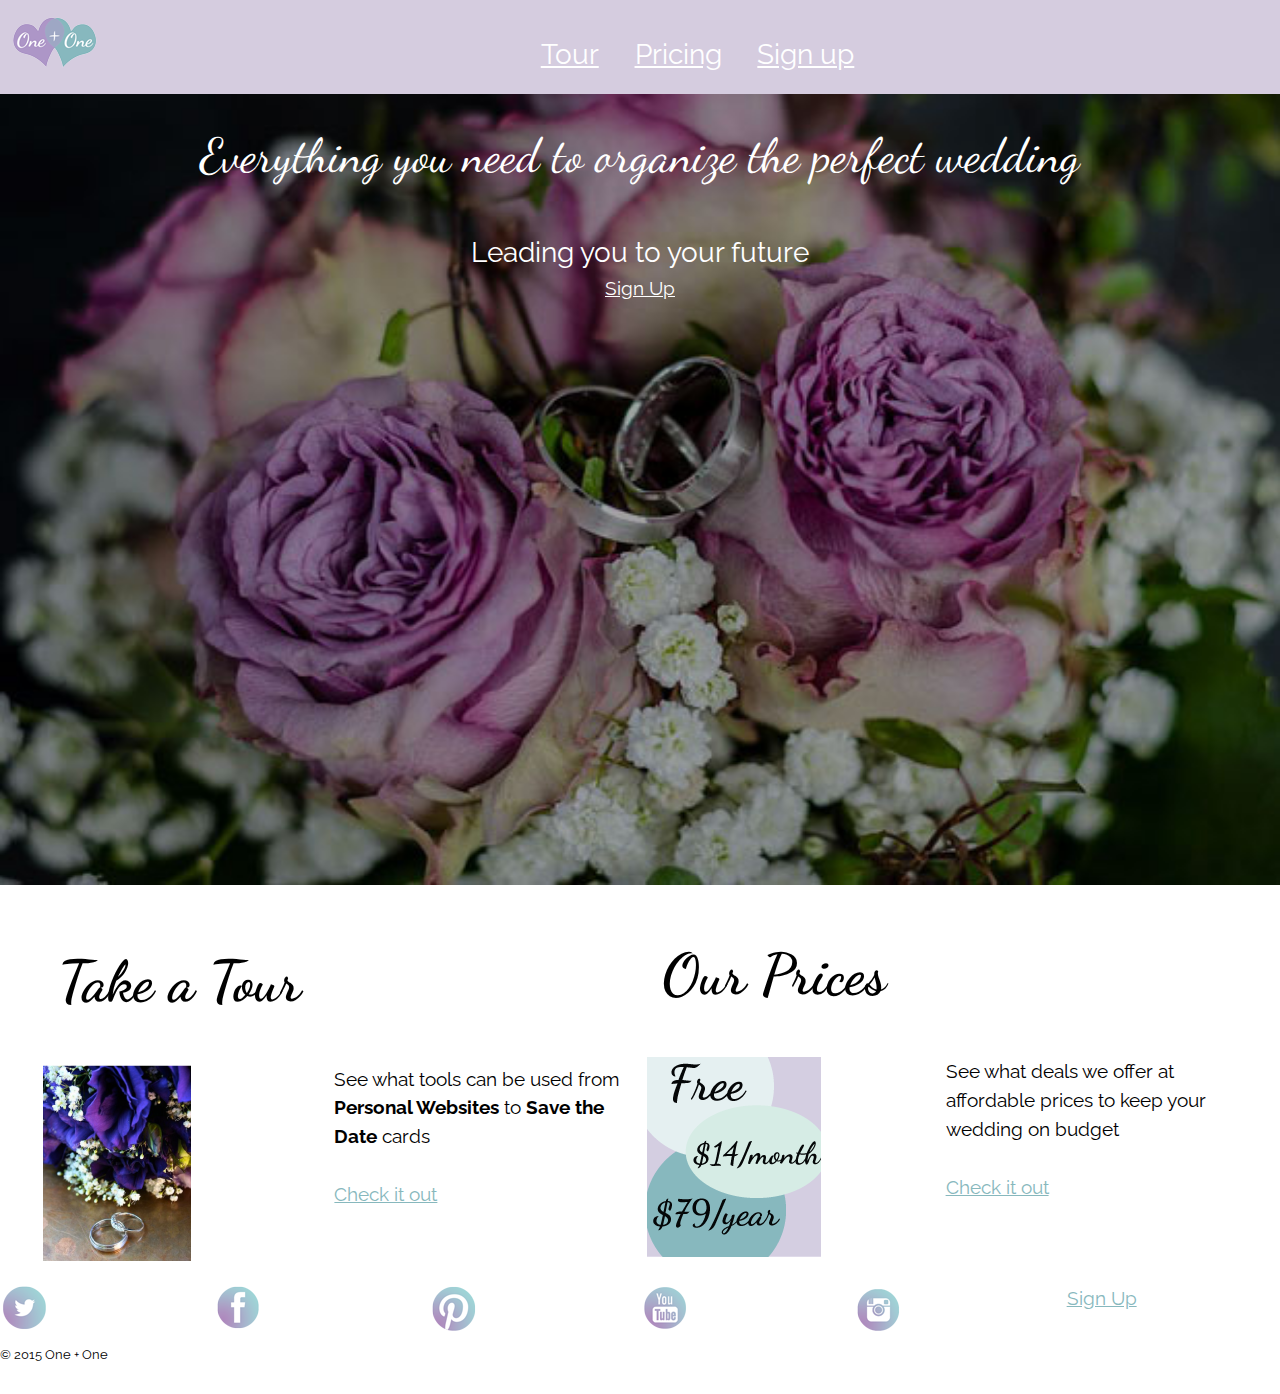
==== index.html @ de704353 "gutter and social media links" ====
<!DOCTYPE html>
<html lang="en-ca">
	<head>
		<meta charset="utf-8">
		<title>One+One</title>
		<link href='https://fonts.googleapis.com/css?family=Raleway:400,700,500|Dancing+Script' rel='stylesheet' type='text/css'>
		<meta name="viewport" content="width=device-width,initial-scale=1">
		<meta name="handheldfriendly" content="true">
		<meta name="mobileoptimized" content="240">
		<link href="css/modules.css" rel="stylesheet">
		<link href="css/grid.css" rel="stylesheet">
		<link href="css/type.css" rel="stylesheet">
		<link href="css/main.css" rel="stylesheet">
	</head>
	<body>

<ul class="skip-links">
	<li><a href="#main">Jump to main content</a></li>
	<li><a href="#nav">Jump to navigation</a></li>
</ul>

<header class="masthead grid grid-middle" role="banner">
	<div class="unit xs-1 s-1 m-1 l-1 island-1-4">
		<div class="embed__img unit xs-1-6 s-1-6 m-1-6 l-1-6">
			<a href="index.html">
			<img src="images/logo.png" alt="One + One logo">
		</a>
		</div>
	<nav id="nav" role="navigation" class="unit xs-3-4 s-3-4 m-3-4 l-3-4 text-center pad-t-1-2">
		<ul class="list-group list-group--inline giga push-0 unit">
			<li class="island-1-2"><a class="white" href="tour.html">Tour</a></li>
			<li class="island-1-2"><a class="white" href="pricing.html">Pricing</a></li>
			<li class="island-1-2"><a class="white" href="signup.html">Sign up</a></li>
		</ul>
	</nav>
	</div>

</header>

<main id="main" role="main" class="grid">

	<div class="unit xs-1 s-1 m-1 l-1 ">
		<figure>
			<div class="grid-middle embed embed--golden banners">
				<img class="embed__item" src="images/roses.jpg" alt="">
			</div>
			<div class="white">
				<p class="fancy island-1-2 exa banner-text">Everything you need to organize the perfect wedding
				</p>
				<p class="sign island-1-2 giga banner-under">Leading you to your future
				</p>
					<div class="unit pad-t-1-2 banner-button">
		<a class="sign white" href="signup.html">Sign Up</a>
	</div>
</div>
		</figure>
	</div>

	<div class="gutter">

<div class="grid unit xs-1 s-1-2 m-1-2 l-1-2">
	<div class="unit xs-1 s-1 m-1 l-1">
		<div class="media img_flex">
			<div class="media__body island-1-2">
				<h2 class="fancy zetta island-1-2">Take a Tour</h2>
				<div class="unit xs-1 s-1 m-1-2 l-1-2 media__img island-1">
				<img src="images/flowers.png" alt="">
			</div>
					<p class="unit xs-1 s-1 m-1-2 l-1-2 sign">See what tools can be used from <b>Personal Websites</b> to <b>Save the Date</b> cards
					</p>
					<a class="green sign" href="tour.html">Check it out</a>
			</div>
		</div>
	</div>
</div>

		<div class="grid unit xs-1 s-1-2 m-1-2 l-1-2">
		<div class="unit xs-1 s-1 m-1 l-1">
		<div class="media">
			<div class="media__body island-1-4">
				<h2 class="fancy zetta island-1-2">Our Prices</h2>
				<div class="unit xs-1 s-1 m-1-2 l-1-2 media__img island-1">
				<img src="images/prices.png" alt="">
			</div>
					<p class="unit xs-1 s-1 m-1-2 l-1-2 sign">See what deals we offer at affordable prices to keep your wedding on budget
					</p>
					<a class="green sign" href="pricing.html">Check it out</a>
			</div>
		</div>
	</div>
</div>

</main>

<footer role ="contentinfo" class="grid">
		<div class="unit xs-1-6 s-1-6 m-1-6 l-1-6 img-flex island-1-5">
			<a href="https://twitter.com">
				<img src="images/twitter.png" alt="twitter link">
			</a>
		</div>
		<div class="unit xs-1-6 s-1-6 m-1-6 l-1-6 img-flex island-1-5">
			<a href="https://facebook.com">
				<img src="images/facebook.png" alt="facebook link">
			</a>
		</div>
		<div class="unit xs-1-6 s-1-6 m-1-6 l-1-6 img-flex island-1-5">
			<a href="https://pinterest.com">
				<img src="images/pinterest.png" alt="pinterest link">
			</a>
		</div>
		<div class="unit xs-1-6 s-1-6 m-1-6 l-1-6 img-flex island-1-5">
			<a href="https://youtube.com">
				<img src="images/youtube.png" alt="youtube link">
			</a>
		</div>
		<div class="unit xs-1-6 s-1-6 m-1-6 l-1-6 img-flex island-1-5">
			<a href="https://instagram.com">
				<img src="images/instagram.png" alt="instagram link">
			</a>
		</div>



		<div class="unit xs-1-6 s-1-6 m-1-6 l-1-6">
			<a class="sign green" href="signup.html">Sign Up</a>
		</div>

		<div class="micro unit xs-1 s-1 m-1 l-1">
			<p class="sign">© 2015 One + One</p>
		</div>
</footer>

</div>

	</body>
	</html>
---- css/modules.css ----
/*!
 * Modulifier || Code released under the UNLICENSE
 * Code under other copyrights & licenses listed below.
 * http://modulifier.web-dev.tools/#responsive;images;list-group;embed;media-object;accessibility;print
 */

@-moz-viewport { width: device-width; scale: 1; }
@-ms-viewport { width: device-width; scale: 1; }
@-o-viewport { width: device-width; scale: 1; }
@-webkit-viewport { width: device-width; scale: 1; }
@viewport { width: device-width; scale: 1; }

html {
  box-sizing: border-box;
  -moz-text-size-adjust: 100%;
  -ms-text-size-adjust: 100%;
  -webkit-text-size-adjust: 100%;
  text-size-adjust: 100%;
}

*, *::before, *::after {
  box-sizing: inherit;
}

body {
  margin: 0;
}

article, aside, details, figcaption, figure,
footer, header, main, menu, nav, section, summary {
  display: block;
}

audio, canvas, progress, video {
  display: inline-block;
  vertical-align: baseline;
}

template {
  display: none;
}

img {
  border: 0;
}

.img-flex {
  display: block;
  width: 100%;
}

svg:not(:root) {
  overflow: hidden;
}

svg {
  fill: currentColor;
  stroke: currentColor;
}

.image-replacement, .ir {
  overflow: hidden;
  direction: ltr;
  text-align: left;
  text-indent: 100%;
  white-space: nowrap;
}

.list-group {
  padding-left: 0;
  list-style-type: none;
}

.list-group > dd {
  margin-left: 0;
}

.list-group--inline::before,
.list-group--inline::after {
  content: "";
  display: table;
}

.list-group--inline::after {
  clear: both;
}

.list-group--inline > li {
  display: inline-block;
}

.list-group--inline > dt {
  clear: left;
  float: left;
  width: 11em;
}

.list-group--inline > dd {
  float: left;
  min-width: 12em;
}

.embed {
  margin-left: 0;
  margin-right: 0;
  overflow: hidden;
  position: relative;
  width: 100%;
}

.embed--1by1 {
  padding-top: 100%; /* Square */
}

.embed--4by3 {
  padding-top: 75%; /* Traditional TV/computer screens */
}

.embed--iso216 {
  padding-top: 70.92%; /* A-standard paper sizes */
}

.embed--3by2 {
  padding-top: 66.6%; /* Classic 35 mm film & most digital photos, landscape */
}

.embed--2by3 {
  padding-top: 150%; /* Classic 35 mm film & most digital photos, portrait */
}

.embed--golden {
  padding-top: 61.8%; /* The Golden Ratio */
}

.embed--16by9 {
  padding-top: 56.25%; /* HD TV */
}

.embed--185by100 {
  padding-top: 54.05%; /* Common widescreen cinema */
}

.embed--24by10 {
  padding-top: 41.667%; /* Widescreen cinema: 2.4:1 */;
}

.embed--3by1 {
  padding-top: 33.3333%; /* Panorama photos */
}

.embed--4by1 {
  padding-top: 25%; /* Polyvision */
}

.embed__item {
  height: 100%;
  left: 0;
  position: absolute;
  top: 0;
  width: 100%;
}

.media {
  overflow: hidden;
}

.media__img {
  float: left;
}

.media__img--reversed {
  float: right;
}

.media__img--stacked {
  float: none;
}

.media__body {
  overflow: hidden;
  min-width: 12em; /* Slightly less than 200px, responsiveness built in */
}

a:hover, a:active {
  outline: none;
}

a:focus, [tabindex="0"]:focus,
input:focus, textarea:focus, button:focus {
  outline: 3px solid #000;
  outline-offset: 3px;
}

.skip-links {
  margin: 0;
  padding: 0;
  list-style-type: none;
}

.skip-links a {
  padding: 0.5em 0.75em;
  position: absolute;
  top: -3em;
  z-index: 10000; /* To make sure they're always on top */
  background-color: #000;
  color: #fff;
  font-size: 1.125rem;
  font-weight: bold;
  text-decoration: none;
}

.skip-links a:focus {
  top: 0;
}

.print-only {
  display: none;
  visibility: hidden;
}

@media print {

  .no-print {
    display: none;
    visibility: hidden;
  }

  .print-only {
    display: block;
    visibility: visible;
  }

  /*!
   * (c) HTML5 Boilerplate || MIT License
   *     https://html5boilerplate.com/
   */

  *, *:before, *:after, *:first-letter, *:first-line {
    background: none transparent !important;
    color: #000 !important;
    box-shadow: none !important;
    text-shadow: none !important;
  }

  a, a:visited {
    text-decoration: underline;
  }

  a[href]:after {
    content: " (" attr(href) ")";
  }

  abbr[title]:after {
    content: " (" attr(title) ")";
  }

  a[href^="#"]:after,
  a[href^="javascript:"]:after {
    content: "";
  }

  pre, blockquote {
    page-break-inside: avoid;
  }

  thead {
    display: table-header-group;
  }

  tr, img {
    page-break-inside: avoid;
  }

  p, h1, h2, h3, h4, h5, h6 {
    orphans: 3;
    widows: 3;
  }

  h1, h2, h3, h4, h5, h6 {
    page-break-after: avoid;
  }

  /*! End HTML5 Boilerplate code */
}
---- css/grid.css ----
/*
  Gridifier || Code released under the UNLICENSE
  http://thomasjbradley.github.io/gridifier/#xs,6,0,0,0;s,6,25,0,0;m,6,38,1,1;l,6,60,1,1
*/

.grid {
  margin: 0;
  padding: 0;
  letter-spacing: -0.31em;
  text-rendering: optimizespeed;
  display: -webkit-flex;
  -webkit-flex-flow: row wrap;
  display: -ms-flexbox;
  -ms-flex-flow: row wrap;
  display: flex;
  flex-flow: row wrap;
}

.grid-bottom {
  -webkit-align-items: flex-end;
  -ms-align-items: flex-end;
  align-items: flex-end;
}

.grid-middle {
  -webkit-align-items: center;
  -ms-align-items: center;
  align-items: center;
}

.grid-stretch {
  -webkit-align-items: stretch;
  -ms-align-items: stretch;
  align-items: stretch;
}

.opera-only :-o-prefocus, .grid {
  word-spacing: -0.43em;
}

.unit {
  letter-spacing: normal;
  text-rendering: auto;
  vertical-align: top;
  word-spacing: normal;
  display: inline-block;
  visibility: visible;
}

.grid-bottom .unit {
  vertical-align: bottom;
}

.grid-middle .unit {
  vertical-align: middle;
}

[class*="unit-push-"],
[class*="unit-pull-"] {
  position: relative;
}

.unit-xs-hidden {
  display: none;
  visibility: hidden;
}

.unit-xs-centered {
  margin: 0 auto;
}

.unit-xs-1, .xs-1 {
  display: block;
  visibility: visible;
  width: 100%;
}

.unit-xs-1-2, .xs-1-2 {
  width: 50.0000%;
}

.unit-xs-1-3, .xs-1-3 {
  width: 33.3333%;
}

.unit-xs-2-3, .xs-2-3 {
  width: 66.6667%;
}

.unit-xs-1-4, .xs-1-4 {
  width: 25.0000%;
}

.unit-xs-3-4, .xs-3-4 {
  width: 75.0000%;
}

.unit-xs-1-5, .xs-1-5 {
  width: 20.0000%;
}

.unit-xs-2-5, .xs-2-5 {
  width: 40.0000%;
}

.unit-xs-3-5, .xs-3-5 {
  width: 60.0000%;
}

.unit-xs-4-5, .xs-4-5 {
  width: 80.0000%;
}

.unit-xs-1-6, .xs-1-6 {
  width: 16.6667%;
}

.unit-xs-5-6, .xs-5-6 {
  width: 83.3333%;
}

.unit-xs-1-2,.xs-1-2,.unit-xs-1-3,.xs-1-3,.unit-xs-2-3,.xs-2-3,.unit-xs-1-4,.xs-1-4,.unit-xs-3-4,.xs-3-4,.unit-xs-1-5,.xs-1-5,.unit-xs-2-5,.xs-2-5,.unit-xs-3-5,.xs-3-5,.unit-xs-4-5,.xs-4-5,.unit-xs-1-6,.xs-1-6,.unit-xs-5-6,.xs-5-6 {
  display: inline-block;
  visibility: visible;
}

@media only screen and (min-width: 25em) {

.unit-s-hidden {
  display: none;
  visibility: hidden;
}

.unit-s-centered {
  margin: 0 auto;
}

.unit-s-1, .s-1 {
  display: block;
  visibility: visible;
  width: 100%;
}

.unit-s-1-2, .s-1-2 {
  width: 50.0000%;
}

.unit-s-1-3, .s-1-3 {
  width: 33.3333%;
}

.unit-s-2-3, .s-2-3 {
  width: 66.6667%;
}

.unit-s-1-4, .s-1-4 {
  width: 25.0000%;
}

.unit-s-3-4, .s-3-4 {
  width: 75.0000%;
}

.unit-s-1-5, .s-1-5 {
  width: 20.0000%;
}

.unit-s-2-5, .s-2-5 {
  width: 40.0000%;
}

.unit-s-3-5, .s-3-5 {
  width: 60.0000%;
}

.unit-s-4-5, .s-4-5 {
  width: 80.0000%;
}

.unit-s-1-6, .s-1-6 {
  width: 16.6667%;
}

.unit-s-5-6, .s-5-6 {
  width: 83.3333%;
}

.unit-s-1-2,.s-1-2,.unit-s-1-3,.s-1-3,.unit-s-2-3,.s-2-3,.unit-s-1-4,.s-1-4,.unit-s-3-4,.s-3-4,.unit-s-1-5,.s-1-5,.unit-s-2-5,.s-2-5,.unit-s-3-5,.s-3-5,.unit-s-4-5,.s-4-5,.unit-s-1-6,.s-1-6,.unit-s-5-6,.s-5-6 {
  display: inline-block;
  visibility: visible;
}

}

@media only screen and (min-width: 38em) {

.unit-m-hidden {
  display: none;
  visibility: hidden;
}

.unit-m-centered {
  margin: 0 auto;
}

.unit-m-1, .m-1 {
  display: block;
  visibility: visible;
  width: 100%;
}

.unit-offset-m-0 {
  margin-left: 0;
}

.unit-push-m-0,
.unit-pull-m-0 {
  left: 0;
}

.unit-m-1-2, .m-1-2 {
  width: 50.0000%;
}

.unit-offset-m-1-2 {
  margin-left: 50.0000%;
}

.unit-push-m-1-2 {
  left: 50.0000%;
}

.unit-pull-m-1-2 {
  left: -50.0000%;
}

.unit-m-1-3, .m-1-3 {
  width: 33.3333%;
}

.unit-offset-m-1-3 {
  margin-left: 33.3333%;
}

.unit-push-m-1-3 {
  left: 33.3333%;
}

.unit-pull-m-1-3 {
  left: -33.3333%;
}

.unit-m-2-3, .m-2-3 {
  width: 66.6667%;
}

.unit-offset-m-2-3 {
  margin-left: 66.6667%;
}

.unit-push-m-2-3 {
  left: 66.6667%;
}

.unit-pull-m-2-3 {
  left: -66.6667%;
}

.unit-m-1-4, .m-1-4 {
  width: 25.0000%;
}

.unit-offset-m-1-4 {
  margin-left: 25.0000%;
}

.unit-push-m-1-4 {
  left: 25.0000%;
}

.unit-pull-m-1-4 {
  left: -25.0000%;
}

.unit-m-3-4, .m-3-4 {
  width: 75.0000%;
}

.unit-offset-m-3-4 {
  margin-left: 75.0000%;
}

.unit-push-m-3-4 {
  left: 75.0000%;
}

.unit-pull-m-3-4 {
  left: -75.0000%;
}

.unit-m-1-5, .m-1-5 {
  width: 20.0000%;
}

.unit-offset-m-1-5 {
  margin-left: 20.0000%;
}

.unit-push-m-1-5 {
  left: 20.0000%;
}

.unit-pull-m-1-5 {
  left: -20.0000%;
}

.unit-m-2-5, .m-2-5 {
  width: 40.0000%;
}

.unit-offset-m-2-5 {
  margin-left: 40.0000%;
}

.unit-push-m-2-5 {
  left: 40.0000%;
}

.unit-pull-m-2-5 {
  left: -40.0000%;
}

.unit-m-3-5, .m-3-5 {
  width: 60.0000%;
}

.unit-offset-m-3-5 {
  margin-left: 60.0000%;
}

.unit-push-m-3-5 {
  left: 60.0000%;
}

.unit-pull-m-3-5 {
  left: -60.0000%;
}

.unit-m-4-5, .m-4-5 {
  width: 80.0000%;
}

.unit-offset-m-4-5 {
  margin-left: 80.0000%;
}

.unit-push-m-4-5 {
  left: 80.0000%;
}

.unit-pull-m-4-5 {
  left: -80.0000%;
}

.unit-m-1-6, .m-1-6 {
  width: 16.6667%;
}

.unit-offset-m-1-6 {
  margin-left: 16.6667%;
}

.unit-push-m-1-6 {
  left: 16.6667%;
}

.unit-pull-m-1-6 {
  left: -16.6667%;
}

.unit-m-5-6, .m-5-6 {
  width: 83.3333%;
}

.unit-offset-m-5-6 {
  margin-left: 83.3333%;
}

.unit-push-m-5-6 {
  left: 83.3333%;
}

.unit-pull-m-5-6 {
  left: -83.3333%;
}

.unit-m-1-2,.m-1-2,.unit-m-1-3,.m-1-3,.unit-m-2-3,.m-2-3,.unit-m-1-4,.m-1-4,.unit-m-3-4,.m-3-4,.unit-m-1-5,.m-1-5,.unit-m-2-5,.m-2-5,.unit-m-3-5,.m-3-5,.unit-m-4-5,.m-4-5,.unit-m-1-6,.m-1-6,.unit-m-5-6,.m-5-6 {
  display: inline-block;
  visibility: visible;
}

}

@media only screen and (min-width: 60em) {

.unit-l-hidden {
  display: none;
  visibility: hidden;
}

.unit-l-centered {
  margin: 0 auto;
}

.unit-l-1, .l-1 {
  display: block;
  visibility: visible;
  width: 100%;
}

.unit-offset-l-0 {
  margin-left: 0;
}

.unit-push-l-0,
.unit-pull-l-0 {
  left: 0;
}

.unit-l-1-2, .l-1-2 {
  width: 50.0000%;
}

.unit-offset-l-1-2 {
  margin-left: 50.0000%;
}

.unit-push-l-1-2 {
  left: 50.0000%;
}

.unit-pull-l-1-2 {
  left: -50.0000%;
}

.unit-l-1-3, .l-1-3 {
  width: 33.3333%;
}

.unit-offset-l-1-3 {
  margin-left: 33.3333%;
}

.unit-push-l-1-3 {
  left: 33.3333%;
}

.unit-pull-l-1-3 {
  left: -33.3333%;
}

.unit-l-2-3, .l-2-3 {
  width: 66.6667%;
}

.unit-offset-l-2-3 {
  margin-left: 66.6667%;
}

.unit-push-l-2-3 {
  left: 66.6667%;
}

.unit-pull-l-2-3 {
  left: -66.6667%;
}

.unit-l-1-4, .l-1-4 {
  width: 25.0000%;
}

.unit-offset-l-1-4 {
  margin-left: 25.0000%;
}

.unit-push-l-1-4 {
  left: 25.0000%;
}

.unit-pull-l-1-4 {
  left: -25.0000%;
}

.unit-l-3-4, .l-3-4 {
  width: 75.0000%;
}

.unit-offset-l-3-4 {
  margin-left: 75.0000%;
}

.unit-push-l-3-4 {
  left: 75.0000%;
}

.unit-pull-l-3-4 {
  left: -75.0000%;
}

.unit-l-1-5, .l-1-5 {
  width: 20.0000%;
}

.unit-offset-l-1-5 {
  margin-left: 20.0000%;
}

.unit-push-l-1-5 {
  left: 20.0000%;
}

.unit-pull-l-1-5 {
  left: -20.0000%;
}

.unit-l-2-5, .l-2-5 {
  width: 40.0000%;
}

.unit-offset-l-2-5 {
  margin-left: 40.0000%;
}

.unit-push-l-2-5 {
  left: 40.0000%;
}

.unit-pull-l-2-5 {
  left: -40.0000%;
}

.unit-l-3-5, .l-3-5 {
  width: 60.0000%;
}

.unit-offset-l-3-5 {
  margin-left: 60.0000%;
}

.unit-push-l-3-5 {
  left: 60.0000%;
}

.unit-pull-l-3-5 {
  left: -60.0000%;
}

.unit-l-4-5, .l-4-5 {
  width: 80.0000%;
}

.unit-offset-l-4-5 {
  margin-left: 80.0000%;
}

.unit-push-l-4-5 {
  left: 80.0000%;
}

.unit-pull-l-4-5 {
  left: -80.0000%;
}

.unit-l-1-6, .l-1-6 {
  width: 16.6667%;
}

.unit-offset-l-1-6 {
  margin-left: 16.6667%;
}

.unit-push-l-1-6 {
  left: 16.6667%;
}

.unit-pull-l-1-6 {
  left: -16.6667%;
}

.unit-l-5-6, .l-5-6 {
  width: 83.3333%;
}

.unit-offset-l-5-6 {
  margin-left: 83.3333%;
}

.unit-push-l-5-6 {
  left: 83.3333%;
}

.unit-pull-l-5-6 {
  left: -83.3333%;
}

.unit-l-1-2,.l-1-2,.unit-l-1-3,.l-1-3,.unit-l-2-3,.l-2-3,.unit-l-1-4,.l-1-4,.unit-l-3-4,.l-3-4,.unit-l-1-5,.l-1-5,.unit-l-2-5,.l-2-5,.unit-l-3-5,.l-3-5,.unit-l-4-5,.l-4-5,.unit-l-1-6,.l-1-6,.unit-l-5-6,.l-5-6 {
  display: inline-block;
  visibility: visible;
}

}

.unit-content-distribute {
  display: -ms-flexbox;
  display: -webkit-flex;
  display: flex;
  -ms-flex-direction: column;
  -webkit-flex-direction: column;
  flex-direction: column;
  -ms-flex-pack: justify;
  -webkit-justify-content: space-between;
  justify-content: space-between;
}

.content-fill {
  -ms-flex-grow: 2;
  -webkit-flex-grow: 2;
  flex-grow: 2;
  max-width: 100%; /* @bugfix: IE 10, 11 */
}

.content-shrink {
  -ms-align-self: center;
  -webkit-align-self: center;
  align-self: center;
}
---- css/type.css ----
/*
  Typografier || Code released under the UNLICENSE
  http://typografier.web-dev.tools/#0,100,1.3,1.125,0;38,110,1.4,1.200,1;60,120,1.5,1.200,1;90,130,1.5,1.250,1
*/

html {
  font-size: 100%;
  line-height: 1.3;
  font-family:
}

a {
  background-color: transparent;
}

sub, sup {
  font-size: 75%;
  line-height: 1px;
  position: relative;
  vertical-align: baseline;
}

sup {
  top: -0.5em;
}

sub {
  bottom: -0.25em;
}

pre, code, kbd, samp {
  font-size: 100%;
}

abbr[title] {
  border-bottom: 1px dotted;
  text-decoration: none;
}

b, strong {
  font-weight: bold;
}

dfn, caption {
  font-style: italic;
}

hr {
  border: 0;
  border-top: 1px solid;
  height: 0;
}

table {
  border-collapse: collapse;
  border-spacing: 0;
  width: 100%;
}

th, td {
  border-bottom: 1px solid;
  text-align: left;
}

thead th {
  vertical-align: bottom;
}

.text-left {
  text-align: left;
}

.text-right {
  text-align: right;
}

.text-center {
  text-align: center;
}

.normal {
  font-weight: normal;
}

.bold {
  font-weight: bold;
}

.italic {
  font-style: italic;
}

.text-upper {
  text-transform: uppercase;
}

.text-lower {
  text-transform: lowercase;
}

h1, h2, h3, h4, h5, h6,
p, ul, ol, dl, dd, figure,
blockquote, details, hr,
fieldset, pre, table {
  margin: 0 0 1.3rem;
}

.yotta {
  font-size: 2.2807rem;
  line-height: 3.2500rem;
}

.zetta {
  font-size: 2.0273rem;
  line-height: 2.9250rem;
}

h1, .exa {
  font-size: 1.8020rem;
  line-height: 2.6000rem;
}

h2, .peta {
  font-size: 1.6018rem;
  line-height: 2.2750rem;
}

h3, .tera {
  font-size: 1.4238rem;
  line-height: 1.9500rem;
}

h4, .giga {
  font-size: 1.2656rem;
  line-height: 1.9500rem;
}

h5, .mega {
  font-size: 1.1250rem;
  line-height: 1.6250rem;
}

h6, .kilo, input, textarea {
  font-size: 1.0000rem;
  line-height: 1.3000rem;
}

small, .milli {
  font-size: 0.8889rem;
  line-height: 1.3000rem;
}

.micro {
  font-size: 0.7901rem;
  line-height: 1.3000rem;
}

ul {
  padding-left: 1em;
}

ol {
  padding-left: 1.6em;
}

.push {
  margin-bottom: 1.3rem;
}

.push-none, .push-0 {
  margin-bottom: 0;
}

.push-double, .push-2 {
  margin-bottom: 2.6000rem;
}

.push-half, .push-1-2 {
  margin-bottom: 0.6500rem;
}

.push-quarter, .push-1-4 {
  margin-bottom: 0.3250rem;
}

.push-right-quarter, .push-r-1-4 {
  margin-right: 0.3250rem;
}

.push-right-half, .push-r-1-2 {
  margin-right: 0.6500rem;
}

.push-right, .push-r {
  margin-right: 1.3rem;
}

.pad-top, .pad-t {
  padding-top: 1.3rem;
}

.pad-bottom, .pad-b {
  padding-bottom: 1.3rem;
}

.pad-top-double, .pad-t-2 {
  padding-top: 2.6000rem;
}

.pad-bottom-double, .pad-b-2 {
  padding-bottom: 2.6000rem;
}

.pad-top-half, .pad-t-1-2 {
  padding-top: 0.6500rem;
}

.pad-bottom-half, .pad-b-1-2 {
  padding-bottom: 0.6500rem;
}

.pad-top-quarter, .pad-t-1-4 {
  padding-top: 0.3250rem;
}

.pad-bottom-quarter, .pad-b-1-4 {
  padding-bottom: 0.3250rem;
}

.island {
  padding: 1.3rem;
}

.island-double, .island-2 {
  padding: 2.6000rem;
}

.island-half, .island-1-2 {
  padding: 0.6500rem;
}

.island-quarter, .island-1-4,
td, th, fieldset {
  padding: 0.3250rem;
}

.gutter {
  padding-left: 1.3rem;
  padding-right: 1.3rem;
}

.gutter-double, .gutter-2 {
  padding-left: 2.6000rem;
  padding-right: 2.6000rem;
}

.gutter-half, .gutter-1-2 {
  padding-left: 0.6500rem;
  padding-right: 0.6500rem;
}

.gutter-quarter, .gutter-1-4 {
  padding-left: 0.3250rem;
  padding-right: 0.3250rem;
}

@media only screen and (min-width: 38em) {

html {
  font-size: 110%;
  line-height: 1.4;
}

h1, h2, h3, h4, h5, h6,
p, ul, ol, dl, dd, figure,
blockquote, details, hr,
fieldset, pre, table {
  margin: 0 0 1.4rem;
}

.yotta {
  font-size: 3.5832rem;
  line-height: 4.9000rem;
}

.zetta {
  font-size: 2.9860rem;
  line-height: 4.2000rem;
}

h1, .exa {
  font-size: 2.4883rem;
  line-height: 3.5000rem;
}

h2, .peta {
  font-size: 2.0736rem;
  line-height: 2.8000rem;
}

h3, .tera {
  font-size: 1.7280rem;
  line-height: 2.4500rem;
}

h4, .giga {
  font-size: 1.4400rem;
  line-height: 2.1000rem;
}

h5, .mega {
  font-size: 1.2000rem;
  line-height: 1.7500rem;
}

h6, .kilo, input, textarea {
  font-size: 1.0000rem;
  line-height: 1.4000rem;
}

small, .milli {
  font-size: 0.8333rem;
  line-height: 1.4000rem;
}

.micro {
  font-size: 0.6944rem;
  line-height: 1.0500rem;
}

ul, ol {
  padding-left: 0;
}

.hang-punc {
  float: left;
  margin-left: -1.4em;
  text-align: right;
  width: 1.3em;
}

.push {
  margin-bottom: 1.4rem;
}

.push-none, .push-0 {
  margin-bottom: 0;
}

.push-double, .push-2 {
  margin-bottom: 2.8000rem;
}

.push-half, .push-1-2 {
  margin-bottom: 0.7000rem;
}

.push-quarter, .push-1-4 {
  margin-bottom: 0.3500rem;
}

.push-right-quarter, .push-r-1-4 {
  margin-right: 0.3500rem;
}

.push-right-half, .push-r-1-2 {
  margin-right: 0.7000rem;
}

.push-right, .push-r {
  margin-right: 1.4rem;
}

.pad-top, .pad-t {
  padding-top: 1.4rem;
}

.pad-bottom, .pad-b {
  padding-bottom: 1.4rem;
}

.pad-top-double, .pad-t-2 {
  padding-top: 2.8000rem;
}

.pad-bottom-double, .pad-b-2 {
  padding-bottom: 2.8000rem;
}

.pad-top-half, .pad-t-1-2 {
  padding-top: 0.7000rem;
}

.pad-bottom-half, .pad-b-1-2 {
  padding-bottom: 0.7000rem;
}

.pad-top-quarter, .pad-t-1-4 {
  padding-top: 0.3500rem;
}

.pad-bottom-quarter, .pad-b-1-4 {
  padding-bottom: 0.3500rem;
}

.island {
  padding: 1.4rem;
}

.island-double, .island-2 {
  padding: 2.8000rem;
}

.island-half, .island-1-2 {
  padding: 0.7000rem;
}

.island-quarter, .island-1-4,
td, th, fieldset {
  padding: 0.3500rem;
}

.gutter {
  padding-left: 1.4rem;
  padding-right: 1.4rem;
}

.gutter-double, .gutter-2 {
  padding-left: 2.8000rem;
  padding-right: 2.8000rem;
}

.gutter-half, .gutter-1-2 {
  padding-left: 0.7000rem;
  padding-right: 0.7000rem;
}

.gutter-quarter, .gutter-1-4 {
  padding-left: 0.3500rem;
  padding-right: 0.3500rem;
}

}

@media only screen and (min-width: 60em) {

html {
  font-size: 120%;
  line-height: 1.5;
}

h1, h2, h3, h4, h5, h6,
p, ul, ol, dl, dd, figure,
blockquote, details, hr,
fieldset, pre, table {
  margin: 0 0 1.5rem;
}

.yotta {
  font-size: 3.5832rem;
  line-height: 4.8750rem;
}

.zetta {
  font-size: 2.9860rem;
  line-height: 4.1250rem;
}

h1, .exa {
  font-size: 2.4883rem;
  line-height: 3.3750rem;
}

h2, .peta {
  font-size: 2.0736rem;
  line-height: 3.0000rem;
}

h3, .tera {
  font-size: 1.7280rem;
  line-height: 2.2500rem;
}

h4, .giga {
  font-size: 1.4400rem;
  line-height: 1.8750rem;
}

h5, .mega {
  font-size: 1.2000rem;
  line-height: 1.8750rem;
}

h6, .kilo, input, textarea {
  font-size: 1.0000rem;
  line-height: 1.5000rem;
}

small, .milli {
  font-size: 0.8333rem;
  line-height: 1.5000rem;
}

.micro {
  font-size: 0.6944rem;
  line-height: 1.1250rem;
}

ul, ol {
  padding-left: 0;
}

.hang-punc {
  float: left;
  margin-left: -1.4em;
  text-align: right;
  width: 1.3em;
}

.push {
  margin-bottom: 1.5rem;
}

.push-none, .push-0 {
  margin-bottom: 0;
}

.push-double, .push-2 {
  margin-bottom: 3.0000rem;
}

.push-half, .push-1-2 {
  margin-bottom: 0.7500rem;
}

.push-quarter, .push-1-4 {
  margin-bottom: 0.3750rem;
}

.push-right-quarter, .push-r-1-4 {
  margin-right: 0.3750rem;
}

.push-right-half, .push-r-1-2 {
  margin-right: 0.7500rem;
}

.push-right, .push-r {
  margin-right: 1.5rem;
}

.pad-top, .pad-t {
  padding-top: 1.5rem;
}

.pad-bottom, .pad-b {
  padding-bottom: 1.5rem;
}

.pad-top-double, .pad-t-2 {
  padding-top: 3.0000rem;
}

.pad-bottom-double, .pad-b-2 {
  padding-bottom: 3.0000rem;
}

.pad-top-half, .pad-t-1-2 {
  padding-top: 0.7500rem;
}

.pad-bottom-half, .pad-b-1-2 {
  padding-bottom: 0.7500rem;
}

.pad-top-quarter, .pad-t-1-4 {
  padding-top: 0.3750rem;
}

.pad-bottom-quarter, .pad-b-1-4 {
  padding-bottom: 0.3750rem;
}

.island {
  padding: 1.5rem;
}

.island-double, .island-2 {
  padding: 3.0000rem;
}

.island-half, .island-1-2 {
  padding: 0.7500rem;
}

.island-quarter, .island-1-4,
td, th, fieldset {
  padding: 0.3750rem;
}

.gutter {
  padding-left: 1.5rem;
  padding-right: 1.5rem;
}

.gutter-double, .gutter-2 {
  padding-left: 3.0000rem;
  padding-right: 3.0000rem;
}

.gutter-half, .gutter-1-2 {
  padding-left: 0.7500rem;
  padding-right: 0.7500rem;
}

.gutter-quarter, .gutter-1-4 {
  padding-left: 0.3750rem;
  padding-right: 0.3750rem;
}

}

@media only screen and (min-width: 90em) {

html {
  font-size: 130%;
  line-height: 1.5;
}

h1, h2, h3, h4, h5, h6,
p, ul, ol, dl, dd, figure,
blockquote, details, hr,
fieldset, pre, table {
  margin: 0 0 1.5rem;
}

.yotta {
  font-size: 4.7684rem;
  line-height: 6.3750rem;
}

.zetta {
  font-size: 3.8147rem;
  line-height: 5.2500rem;
}

h1, .exa {
  font-size: 3.0518rem;
  line-height: 4.1250rem;
}

h2, .peta {
  font-size: 2.4414rem;
  line-height: 3.3750rem;
}

h3, .tera {
  font-size: 1.9531rem;
  line-height: 2.6250rem;
}

h4, .giga {
  font-size: 1.5625rem;
  line-height: 2.2500rem;
}

h5, .mega {
  font-size: 1.2500rem;
  line-height: 1.8750rem;
}

h6, .kilo, input, textarea {
  font-size: 1.0000rem;
  line-height: 1.5000rem;
}

small, .milli {
  font-size: 0.8000rem;
  line-height: 1.5000rem;
}

.micro {
  font-size: 0.6400rem;
  line-height: 1.1250rem;
}

ul, ol {
  padding-left: 0;
}

.hang-punc {
  float: left;
  margin-left: -1.4em;
  text-align: right;
  width: 1.3em;
}

.push {
  margin-bottom: 1.5rem;
}

.push-none, .push-0 {
  margin-bottom: 0;
}

.push-double, .push-2 {
  margin-bottom: 3.0000rem;
}

.push-half, .push-1-2 {
  margin-bottom: 0.7500rem;
}

.push-quarter, .push-1-4 {
  margin-bottom: 0.3750rem;
}

.push-right-quarter, .push-r-1-4 {
  margin-right: 0.3750rem;
}

.push-right-half, .push-r-1-2 {
  margin-right: 0.7500rem;
}

.push-right, .push-r {
  margin-right: 1.5rem;
}

.pad-top, .pad-t {
  padding-top: 1.5rem;
}

.pad-bottom, .pad-b {
  padding-bottom: 1.5rem;
}

.pad-top-double, .pad-t-2 {
  padding-top: 3.0000rem;
}

.pad-bottom-double, .pad-b-2 {
  padding-bottom: 3.0000rem;
}

.pad-top-half, .pad-t-1-2 {
  padding-top: 0.7500rem;
}

.pad-bottom-half, .pad-b-1-2 {
  padding-bottom: 0.7500rem;
}

.pad-top-quarter, .pad-t-1-4 {
  padding-top: 0.3750rem;
}

.pad-bottom-quarter, .pad-b-1-4 {
  padding-bottom: 0.3750rem;
}

.island {
  padding: 1.5rem;
}

.island-double, .island-2 {
  padding: 3.0000rem;
}

.island-half, .island-1-2 {
  padding: 0.7500rem;
}

.island-quarter, .island-1-4,
td, th, fieldset {
  padding: 0.3750rem;
}

.gutter {
  padding-left: 1.5rem;
  padding-right: 1.5rem;
}

.gutter-double, .gutter-2 {
  padding-left: 3.0000rem;
  padding-right: 3.0000rem;
}

.gutter-half, .gutter-1-2 {
  padding-left: 0.7500rem;
  padding-right: 0.7500rem;
}

.gutter-quarter, .gutter-1-4 {
  padding-left: 0.3750rem;
  padding-right: 0.3750rem;
}

}
---- css/main.css ----
.banners{
	position: relative
}

.banner-text{
	position:absolute;
	top: 110px;
	left: 0;
	width: 100%;
	margin: 0 auto;
	height: 100px;
	text-align: center;
}

.banner-under{
	position:absolute;
	top: 220px;
	left: 0;
	width: 100%;
	margin: 0 auto;
	height: 100px;
	text-align: center;
}

.banner-button{
	position:absolute;
	top: 260px;
	left: 0;
	width: 100%;
	margin: 0 auto;
	height: 100px;
	text-align: center;
}

nav{
	font-family: 'Raleway', sans-serif;
}

.fancy{
font-family: 'Dancing Script', cursive;
}

.center{
text-align: center;
}

.white{
	color: #fff;
}

.sign{
	font-family: 'Raleway', sans-serif;
}

.green{
	color: #87b8bd;
}

header{
	background-color: #d5ccdf;
}

label{
	display: block;
	cursor: pointer;
}

input + label{
	display: inline;
}

.submit button{

	font-size: 1.6rem;
	color: #87b8bd;
}
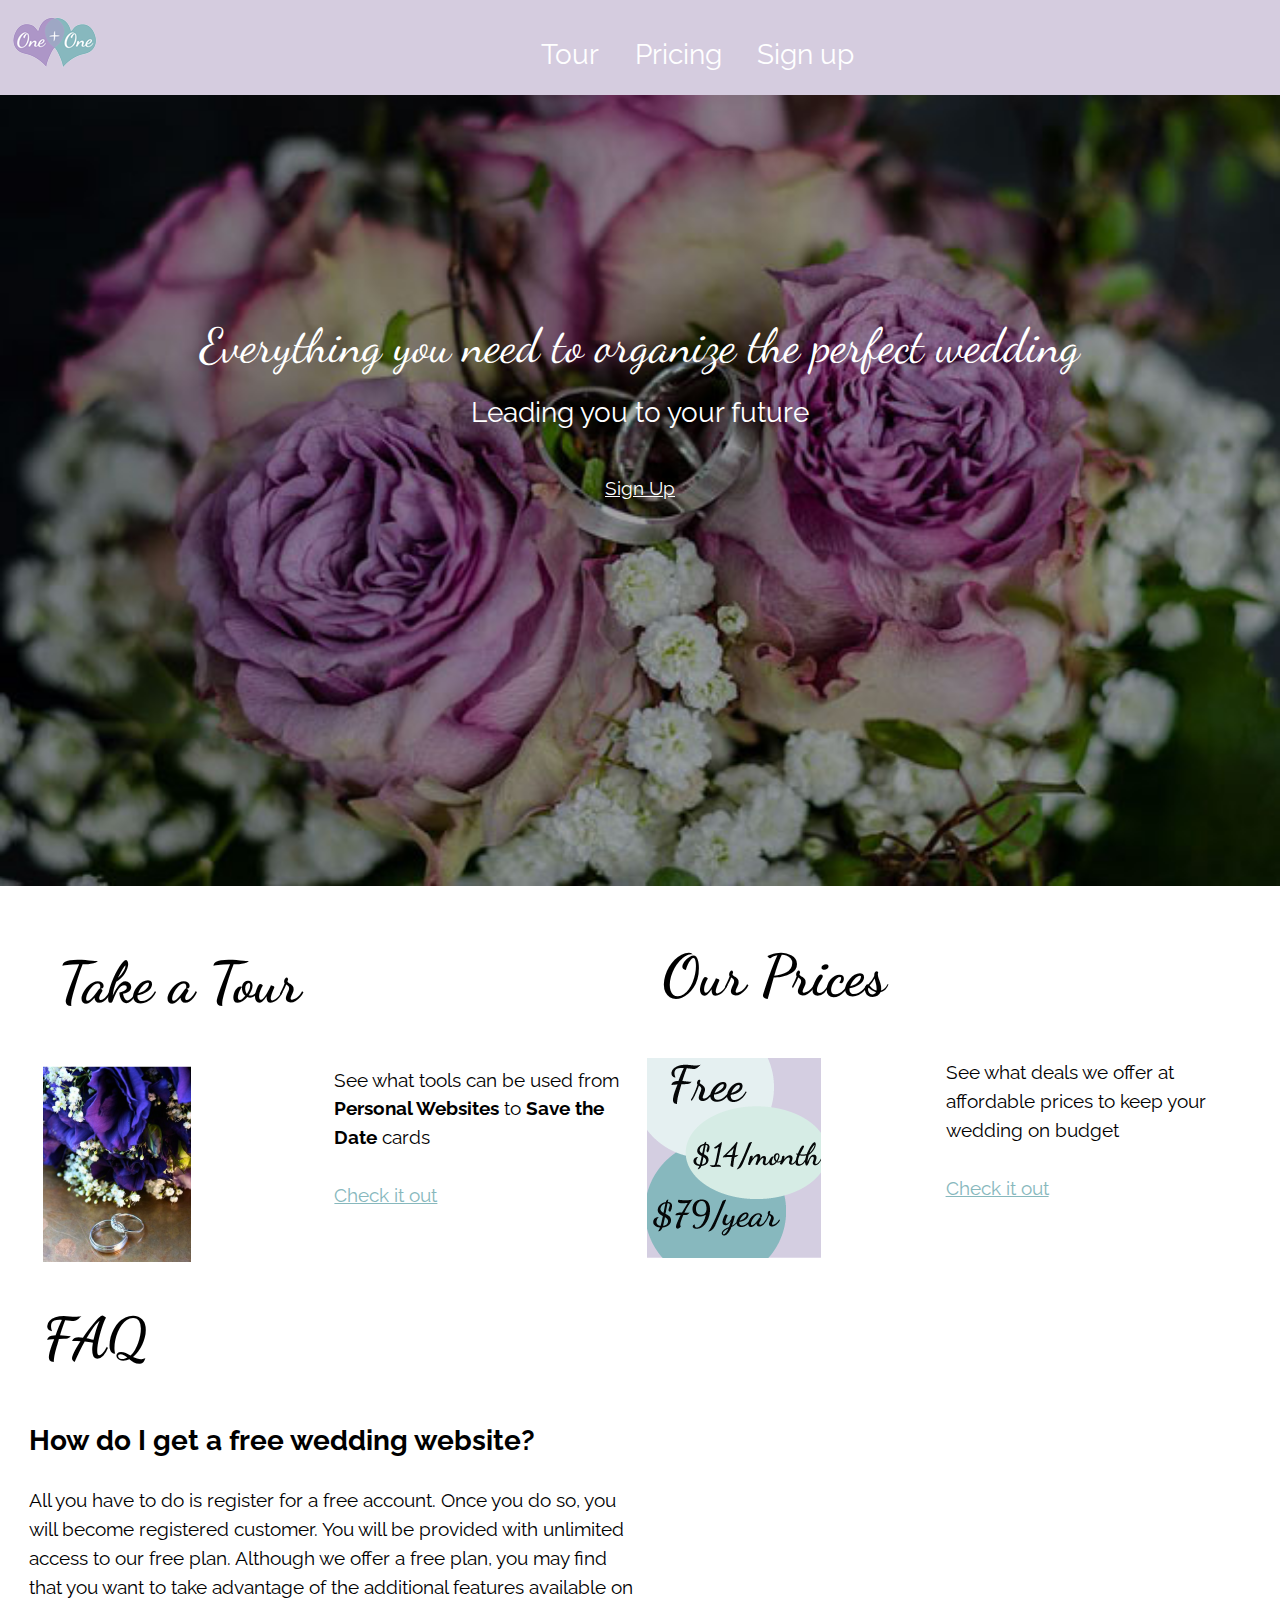
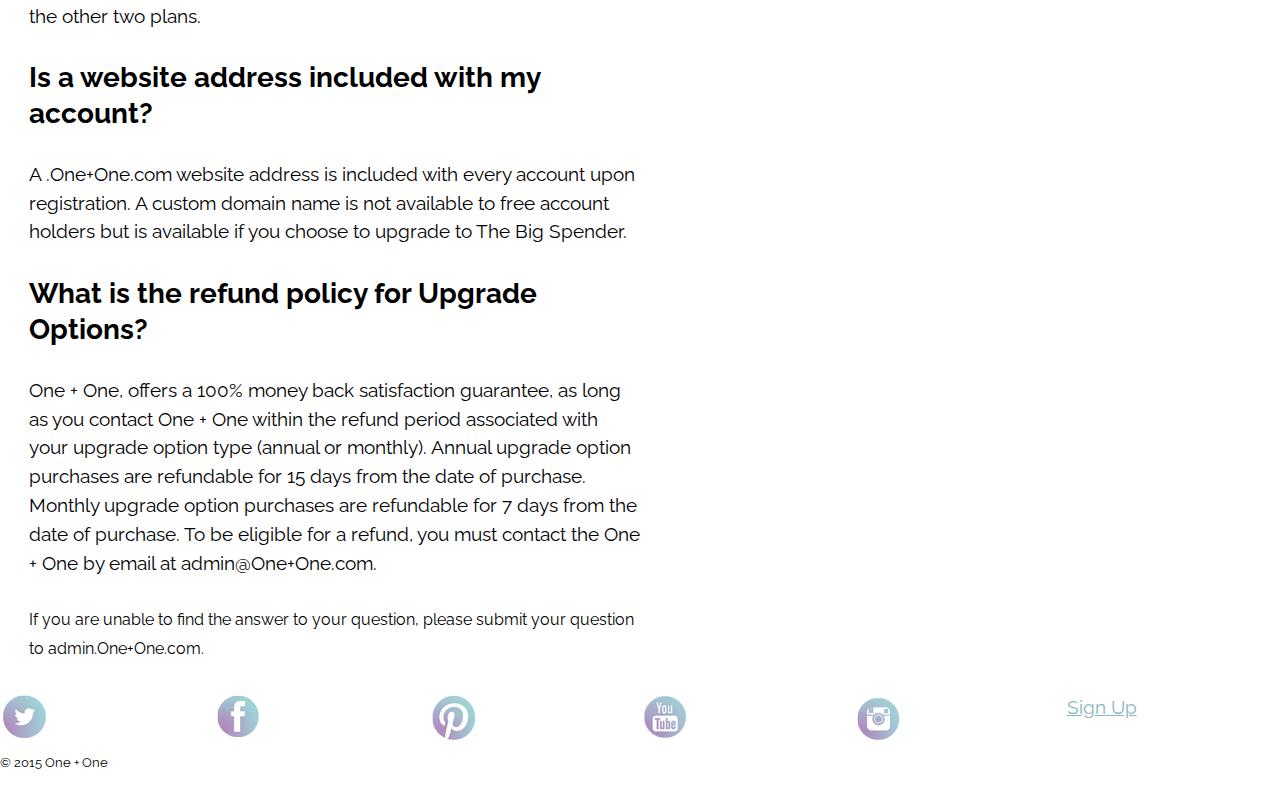
==== commit 3b3c0c35: "FAQ section added" ====
--- a/index.html
+++ b/index.html
@@ -66,7 +66,7 @@
 				<div class="unit xs-1 s-1 m-1-2 l-1-2 media__img island-1">
 				<img src="images/flowers.png" alt="">
 			</div>
-					<p class="unit xs-1 s-1 m-1-2 l-1-2 sign">See what tools can be used from <b>Personal Websites</b> to <b>Save the Date</b> cards
+					<p class="unit xs-1 s-1 m-1-2 l-1-2 sign island-1">See what tools can be used from <b>Personal Websites</b> to <b>Save the Date</b> cards
 					</p>
 					<a class="green sign" href="tour.html">Check it out</a>
 			</div>
@@ -82,13 +82,40 @@
 				<div class="unit xs-1 s-1 m-1-2 l-1-2 media__img island-1">
 				<img src="images/prices.png" alt="">
 			</div>
-					<p class="unit xs-1 s-1 m-1-2 l-1-2 sign">See what deals we offer at affordable prices to keep your wedding on budget
+					<p class="unit xs-1 s-1 m-1-2 l-1-2 sign island-1">See what deals we offer at affordable prices to keep your wedding on budget
 					</p>
 					<a class="green sign" href="pricing.html">Check it out</a>
 			</div>
 		</div>
 	</div>
 </div>
+
+<div class="grid unit xs-1 s-1 m-1 l-1">
+	<h2 class="fancy zetta island-1-2">FAQ</h2>
+	<div class="unit xs-1 s-1 m-1-2 l-1-2 sign">
+<h4>How do I get a free wedding website? +</h4>
+<p>All you have to do is register for a free account. Once you do so, you will become registered customer. You will be provided with unlimited access to our free plan. Although we offer a free plan, you may find that you want to take advantage of the additional features available on the other two plans.
+</p>
+</div>
+<div class="unit xs-1 s-1 m-1-2 l-1-2 sign">
+<h4>Is a website address included with my account? +</h4>
+	<p>A .One+One.com website address is included with every account upon registration. A custom domain name is not available to free account holders but is available if you choose to upgrade to The Big Spender.
+</p>
+</div>
+<div class="unit xs-1 s-1 m-1-2 l-1-2 sign">
+<h4>What is the refund policy for Upgrade Options?</h4>
+<p>One + One, offers a 100% money back satisfaction guarantee, as long as you contact One + One within the refund period associated with your upgrade option type (annual or monthly). Annual upgrade option purchases are refundable for 15 days from the date of purchase. Monthly upgrade option purchases are refundable for 7 days from the date of purchase. To be eligible for a refund, you must contact the One + One by email at admin@One+One.com.
+</p>
+</div>
+<div class="unit xs-1 s-1 m-1-2 l-1-2 sign milli">
+<p>If you are unable to find the answer to your question, please submit your question to admin.One+One.com.
+</p>
+</div>
+</div>
+
+
 
 </main>
 
--- a/css/main.css
+++ b/css/main.css
@@ -32,8 +32,13 @@
 	text-align: center;
 }
 
-nav{
+nav a{
 	font-family: 'Raleway', sans-serif;
+	text-decoration: none;
+}
+
+nav a:hover{
+	color: #ad96c7;
 }
 
 .fancy{
@@ -56,6 +61,10 @@
 	color: #87b8bd;
 }
 
+.purple{
+	color: #ad96c7;
+}
+
 header{
 	background-color: #d5ccdf;
 }
@@ -73,4 +82,37 @@
 
 	font-size: 1.6rem;
 	color: #87b8bd;
+	background-color: #fff;
 }
+
+@media only screen and (min-width: 38em) {
+
+.banner-text{
+		top: 140px;
+}
+
+.banner-under{
+		top:280px;
+}
+
+.banner-button{
+		top: 360px;
+	}
+
+}
+
+
+@media only screen and (min-width: 60em) {
+
+.banner-text{
+		top: 300px;
+}
+
+.banner-under{
+		top:380px;
+}
+
+.banner-button{
+		top: 460px;
+}
+}
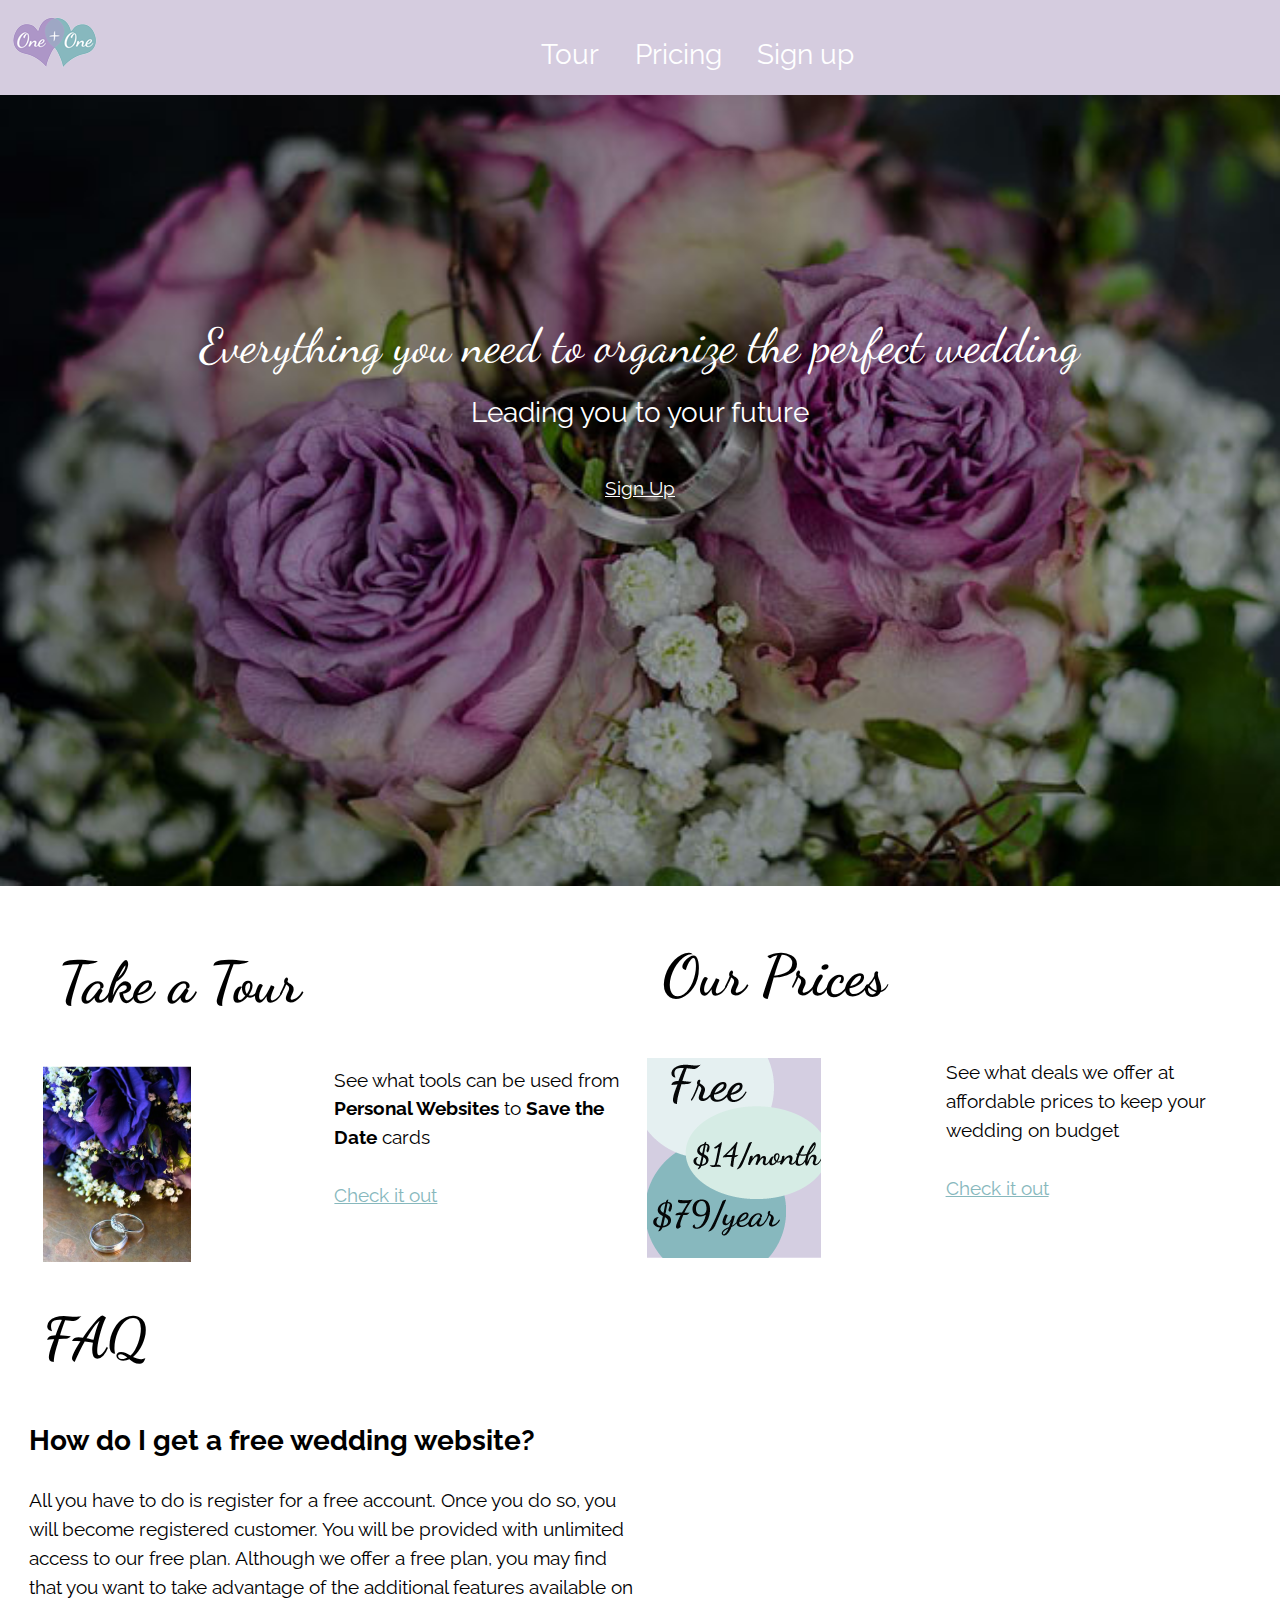
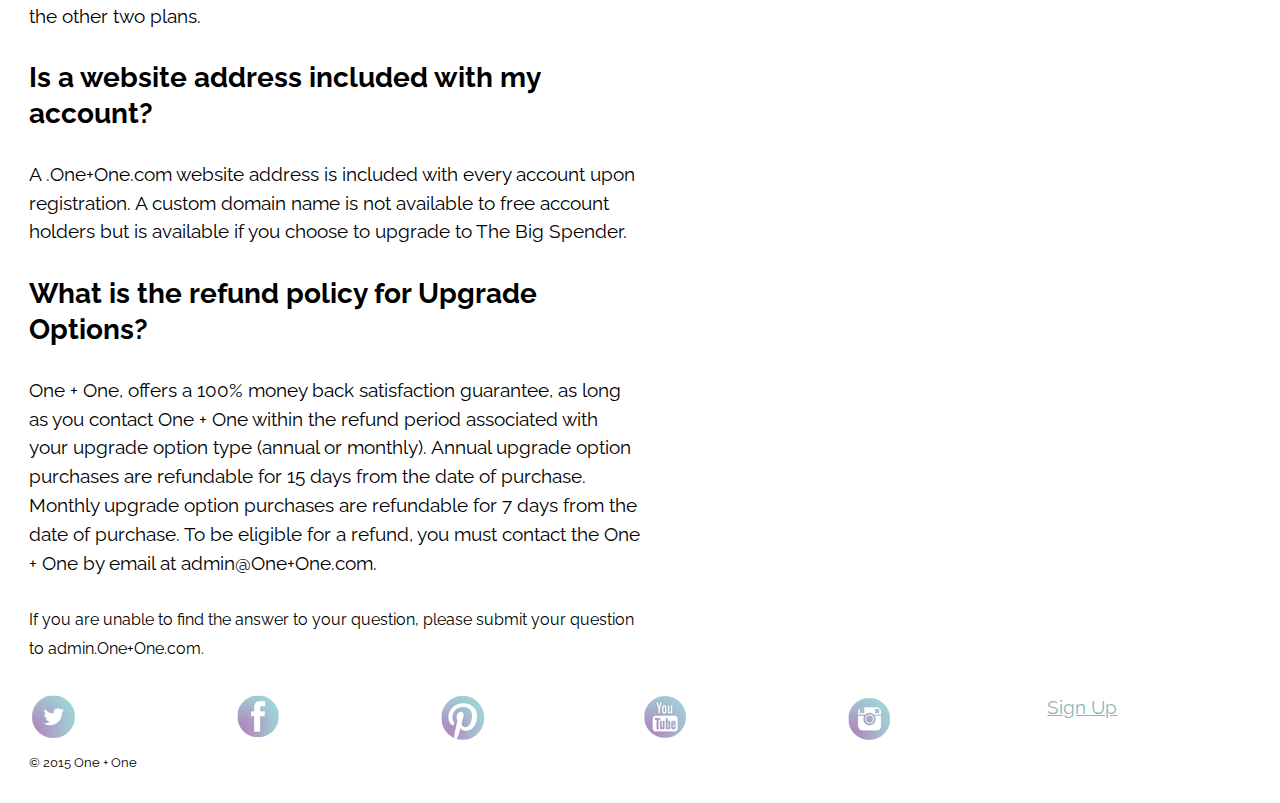
==== commit 16393ced: "gutter added to footer" ====
--- a/index.html
+++ b/index.html
@@ -119,7 +119,7 @@
 
 </main>
 
-<footer role ="contentinfo" class="grid">
+<footer role ="contentinfo" class="grid gutter">
 		<div class="unit xs-1-6 s-1-6 m-1-6 l-1-6 img-flex island-1-5">
 			<a href="https://twitter.com">
 				<img src="images/twitter.png" alt="twitter link">
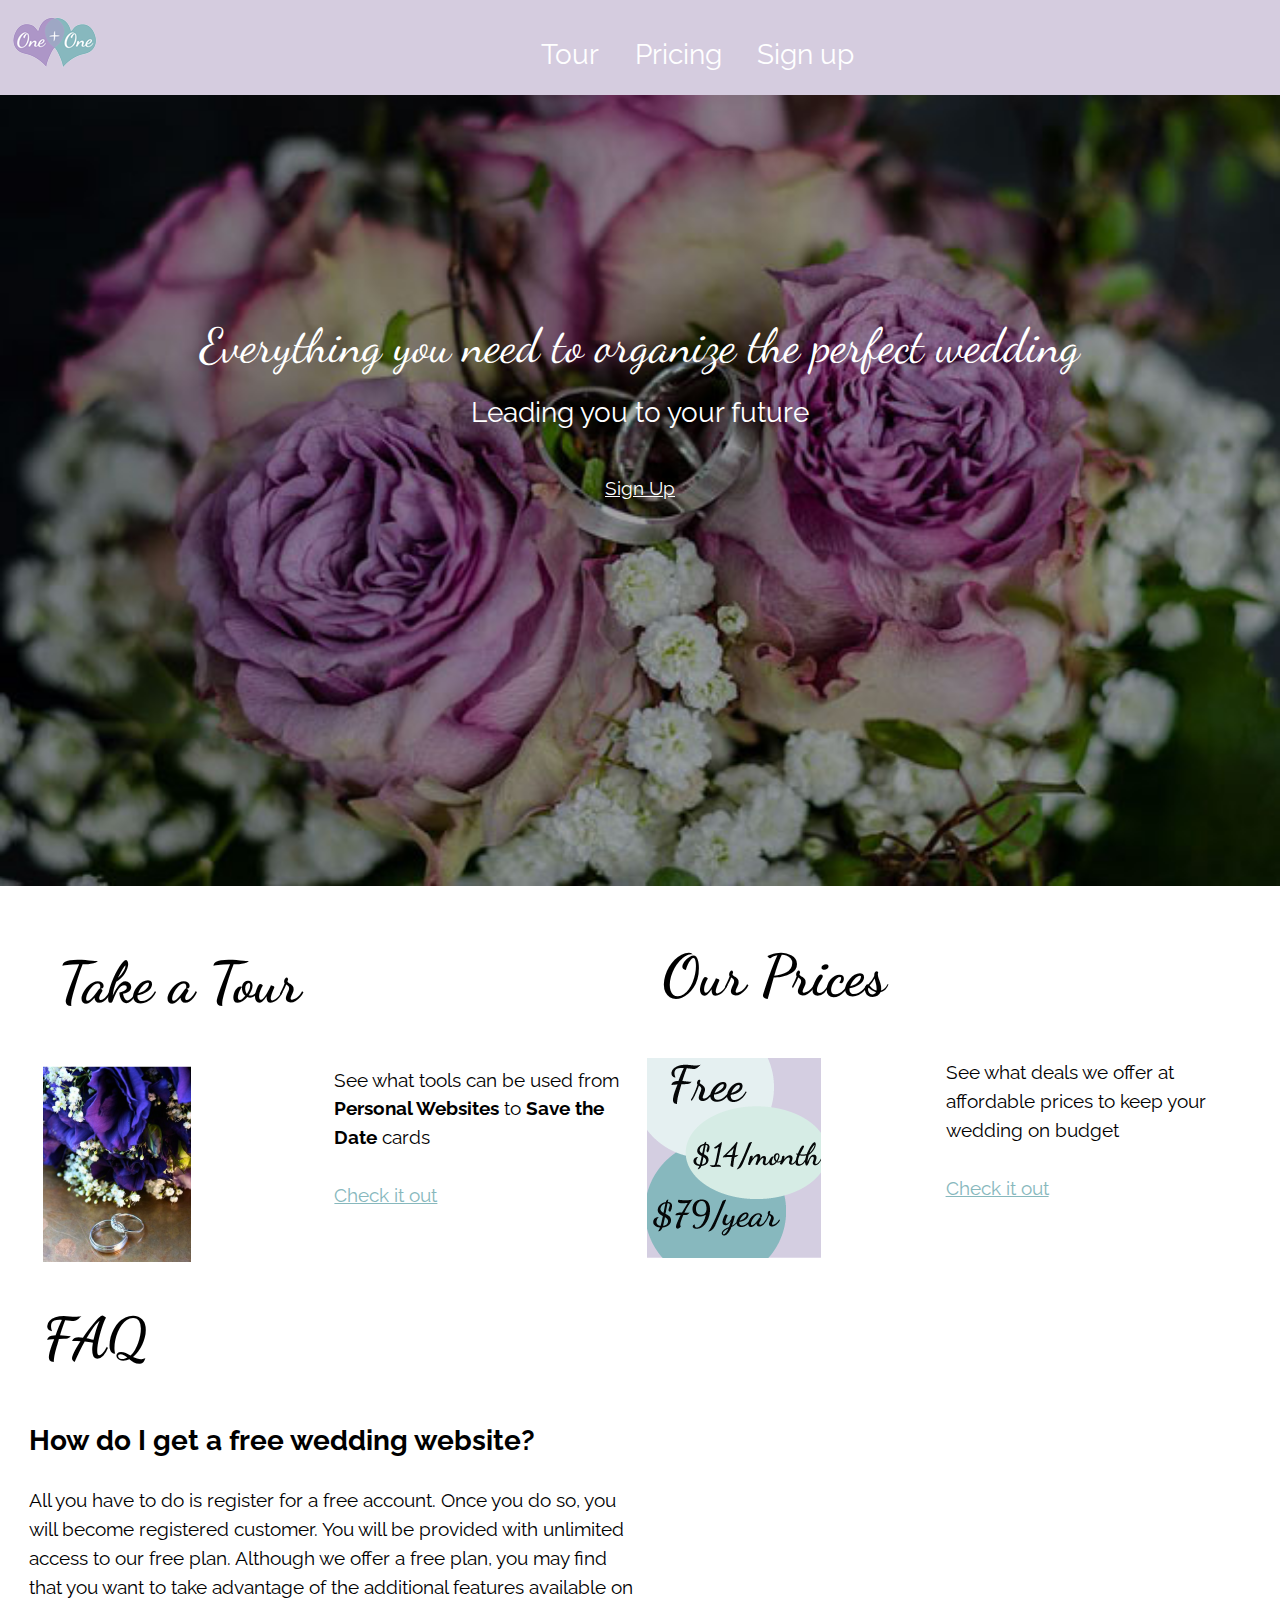
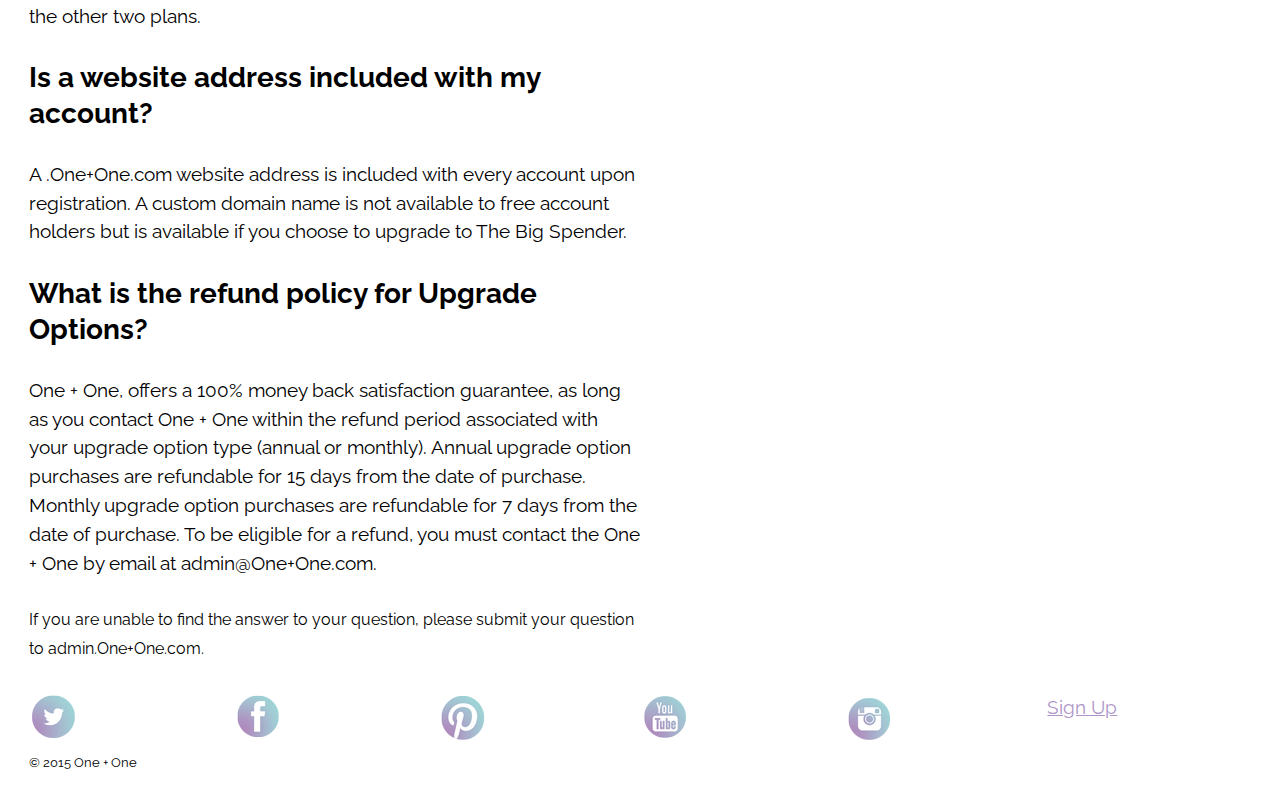
==== commit 4461a1a9: "sign up link" ====
--- a/index.html
+++ b/index.html
@@ -146,10 +146,8 @@
 			</a>
 		</div>
 
-
-
 		<div class="unit xs-1-6 s-1-6 m-1-6 l-1-6">
-			<a class="sign green" href="signup.html">Sign Up</a>
+			<a class="sign purple" href="signup.html">Sign Up</a>
 		</div>
 
 		<div class="micro unit xs-1 s-1 m-1 l-1">
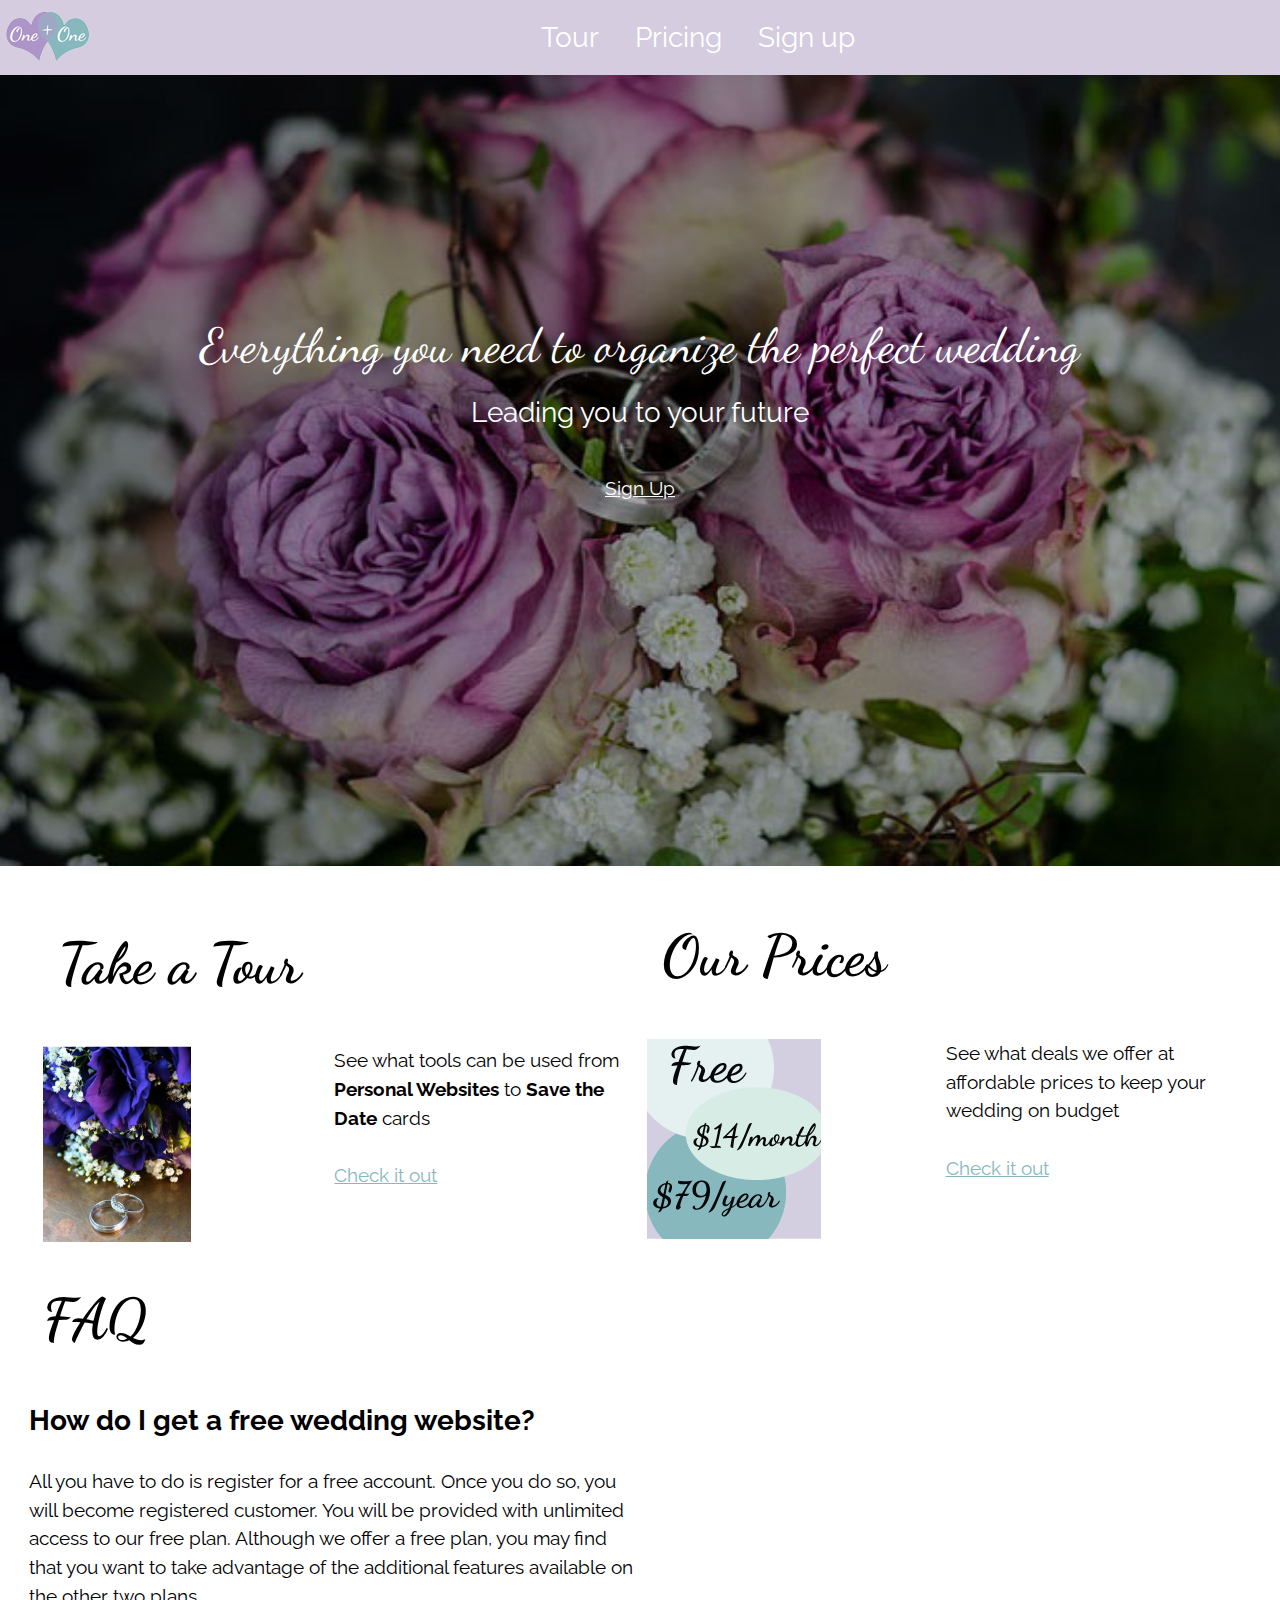
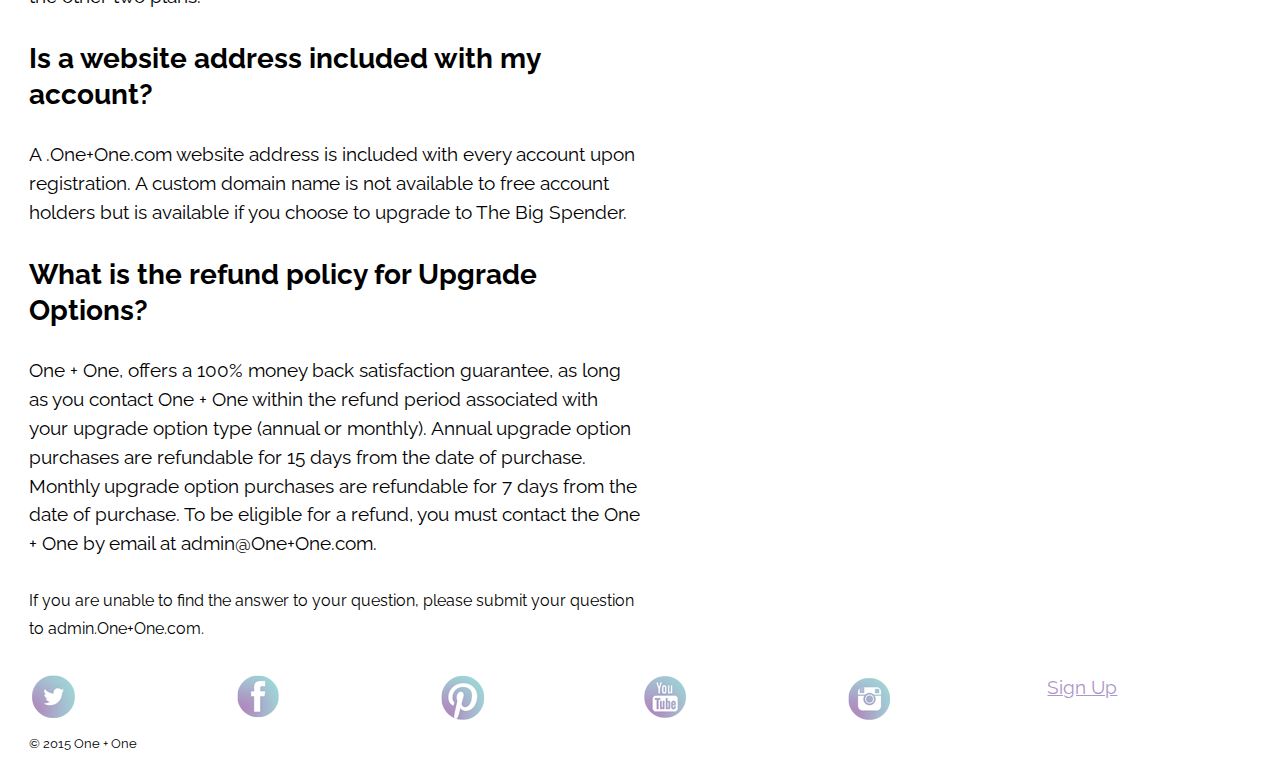
==== commit 1f395a2d: "padding and space deleted in code" ====
--- a/index.html
+++ b/index.html
@@ -20,13 +20,13 @@
 </ul>
 
 <header class="masthead grid grid-middle" role="banner">
-	<div class="unit xs-1 s-1 m-1 l-1 island-1-4">
-		<div class="embed__img unit xs-1-6 s-1-6 m-1-6 l-1-6">
+	<div class="unit xs-1 s-1 m-1 l-1">
+		<div class="embed__img unit xs-1-6 s-1-6 m-1-6 l-1-6 pad-t-1-4">
 			<a href="index.html">
 			<img src="images/logo.png" alt="One + One logo">
 		</a>
 		</div>
-	<nav id="nav" role="navigation" class="unit xs-3-4 s-3-4 m-3-4 l-3-4 text-center pad-t-1-2">
+	<nav id="nav" role="navigation" class="unit xs-3-4 s-3-4 m-3-4 l-3-4 text-center">
 		<ul class="list-group list-group--inline giga push-0 unit">
 			<li class="island-1-2"><a class="white" href="tour.html">Tour</a></li>
 			<li class="island-1-2"><a class="white" href="pricing.html">Pricing</a></li>
@@ -34,7 +34,6 @@
 		</ul>
 	</nav>
 	</div>
-
 </header>
 
 <main id="main" role="main" class="grid">
@@ -49,30 +48,30 @@
 				</p>
 				<p class="sign island-1-2 giga banner-under">Leading you to your future
 				</p>
-					<div class="unit pad-t-1-2 banner-button">
+			<div class="unit pad-t-1-2 banner-button">
 		<a class="sign white" href="signup.html">Sign Up</a>
 	</div>
 </div>
 		</figure>
 	</div>
 
-	<div class="gutter">
+<div class="gutter">
 
-<div class="grid unit xs-1 s-1-2 m-1-2 l-1-2">
-	<div class="unit xs-1 s-1 m-1 l-1">
-		<div class="media img_flex">
-			<div class="media__body island-1-2">
-				<h2 class="fancy zetta island-1-2">Take a Tour</h2>
-				<div class="unit xs-1 s-1 m-1-2 l-1-2 media__img island-1">
-				<img src="images/flowers.png" alt="">
-			</div>
-					<p class="unit xs-1 s-1 m-1-2 l-1-2 sign island-1">See what tools can be used from <b>Personal Websites</b> to <b>Save the Date</b> cards
-					</p>
-					<a class="green sign" href="tour.html">Check it out</a>
+	<div class="grid unit xs-1 s-1-2 m-1-2 l-1-2">
+		<div class="unit xs-1 s-1 m-1 l-1">
+			<div class="media img_flex">
+				<div class="media__body island-1-2">
+					<h2 class="fancy zetta island-1-2">Take a Tour</h2>
+					<div class="unit xs-1 s-1 m-1-2 l-1-2 media__img island-1">
+					<img src="images/flowers.png" alt="">
+				</div>
+						<p class="unit xs-1 s-1 m-1-2 l-1-2 sign island-1">See what tools can be used from <b>Personal Websites</b> to <b>Save the Date</b> cards
+						</p>
+						<a class="green sign" href="tour.html">Check it out</a>
+				</div>
 			</div>
 		</div>
 	</div>
-</div>
 
 		<div class="grid unit xs-1 s-1-2 m-1-2 l-1-2">
 		<div class="unit xs-1 s-1 m-1 l-1">
@@ -93,29 +92,27 @@
 <div class="grid unit xs-1 s-1 m-1 l-1">
 	<h2 class="fancy zetta island-1-2">FAQ</h2>
 	<div class="unit xs-1 s-1 m-1-2 l-1-2 sign">
-<h4>How do I get a free wedding website? +		<h4>How do I get a free wedding website?  </h4>
-<p>All you have to do is register for a free account. Once you do so, you will become registered customer. You will be provided with unlimited access to our free plan. Although we offer a free plan, you may find that you want to take advantage of the additional features available on the other two plans.
-</p>
+			<p>All you have to do is register for a free account. Once you do so, you will become registered customer. You will be provided with unlimited access to our free plan. Although we offer a free plan, you may find that you want to take advantage of the additional features available on the other two plans.
+			</p>
+	</div>
+	<div class="unit xs-1 s-1 m-1-2 l-1-2 sign">
+		<h4>Is a website address included with my account? +</h4>
+			<p>A .One+One.com website address is included with every account upon registration. A custom domain name is not available to free account holders but is available if you choose to upgrade to The Big Spender.
+			</p>
+	</div>
+	<div class="unit xs-1 s-1 m-1-2 l-1-2 sign">
+		<h4>What is the refund policy for Upgrade Options?</h4>
+			<p>One + One, offers a 100% money back satisfaction guarantee, as long as you contact One + One within the refund period associated with your upgrade option type (annual or monthly). Annual upgrade option purchases are refundable for 15 days from the date of purchase. Monthly upgrade option purchases are refundable for 7 days from the date of purchase. To be eligible for a refund, you must contact the One + One by email at admin@One+One.com.
+			</p>
+	</div>
+	<div class="unit xs-1 s-1 m-1-2 l-1-2 sign milli">
+		<p>If you are unable to find the answer to your question, please submit your question to admin.One+One.com.
+		</p>
+	</div>
 </div>
-<div class="unit xs-1 s-1 m-1-2 l-1-2 sign">
-<h4>Is a website address included with my account? -</h4>
-	<p>A .One+One.com website address is included with every account upon registration. A custom domain name is not available to free account holders but is available if you choose to upgrade to The Big Spender.
-</p>
-</div>
-<div class="unit xs-1 s-1 m-1-2 l-1-2 sign">
-<h4>What is the refund policy for Upgrade Options?</h4>
-<p>One + One, offers a 100% money back satisfaction guarantee, as long as you contact One + One within the refund period associated with your upgrade option type (annual or monthly). Annual upgrade option purchases are refundable for 15 days from the date of purchase. Monthly upgrade option purchases are refundable for 7 days from the date of purchase. To be eligible for a refund, you must contact the One + One by email at admin@One+One.com.
-</p>
-</div>
-<div class="unit xs-1 s-1 m-1-2 l-1-2 sign milli">
-<p>If you are unable to find the answer to your question, please submit your question to admin.One+One.com.
-</p>
-</div>
-</div>
-
-
 
 </main>
 
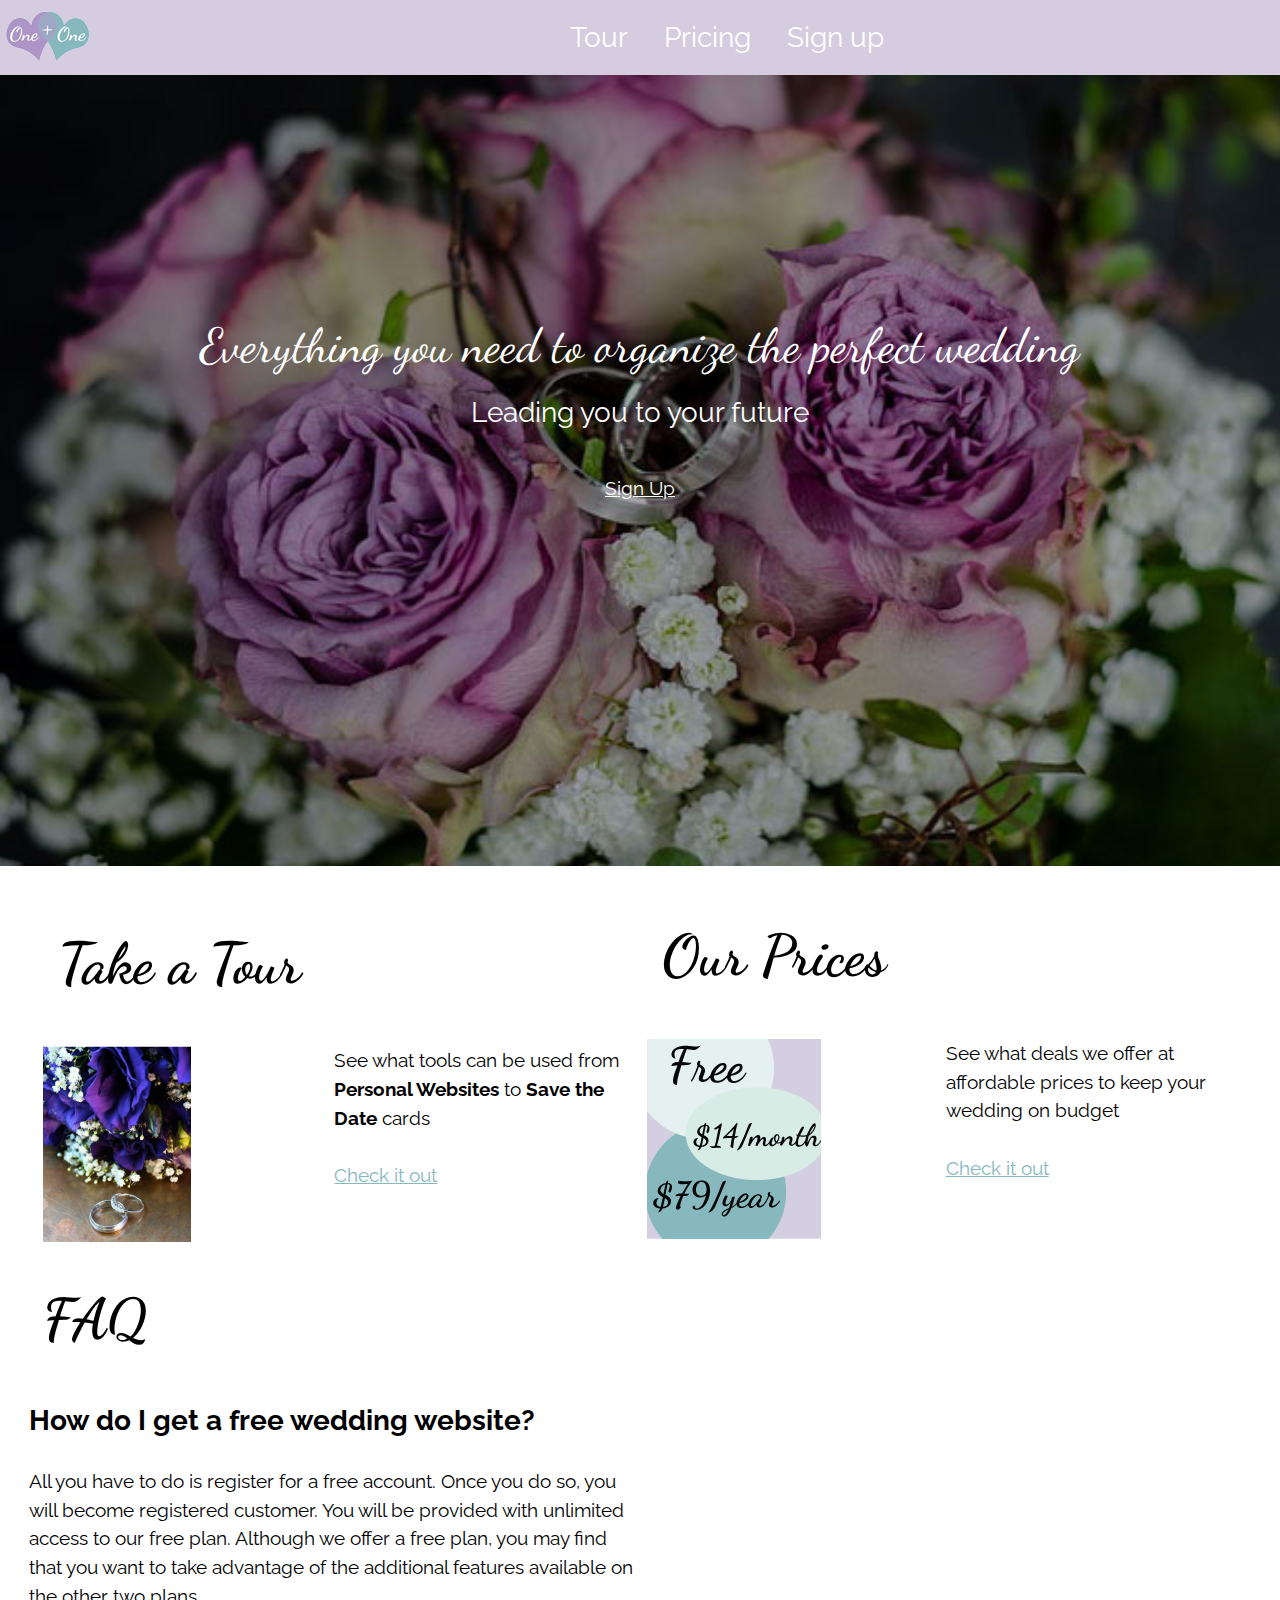
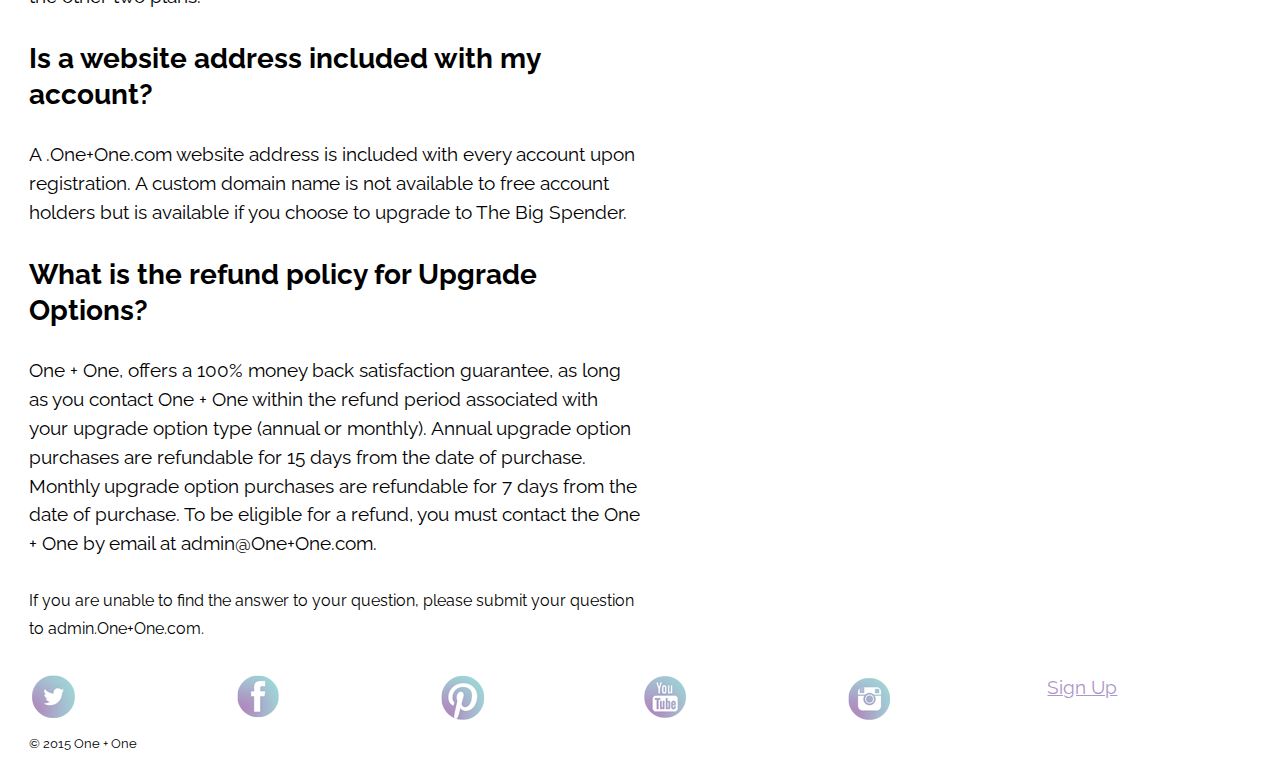
==== commit a6b37be9: "push-right added to nav" ====
--- a/index.html
+++ b/index.html
@@ -21,7 +21,7 @@
 
 <header class="masthead grid grid-middle" role="banner">
 	<div class="unit xs-1 s-1 m-1 l-1">
-		<div class="embed__img unit xs-1-6 s-1-6 m-1-6 l-1-6 pad-t-1-4">
+		<div class="embed__img unit xs-1-6 s-1-6 m-1-6 l-1-6 pad-t-1-4 push-r">
 			<a href="index.html">
 			<img src="images/logo.png" alt="One + One logo">
 		</a>
--- a/css/main.css
+++ b/css/main.css
@@ -85,6 +85,10 @@
 	background-color: #fff;
 }
 
+.submit{
+	padding-top: 1rem;
+}
+
 @media only screen and (min-width: 38em) {
 
 .banner-text{
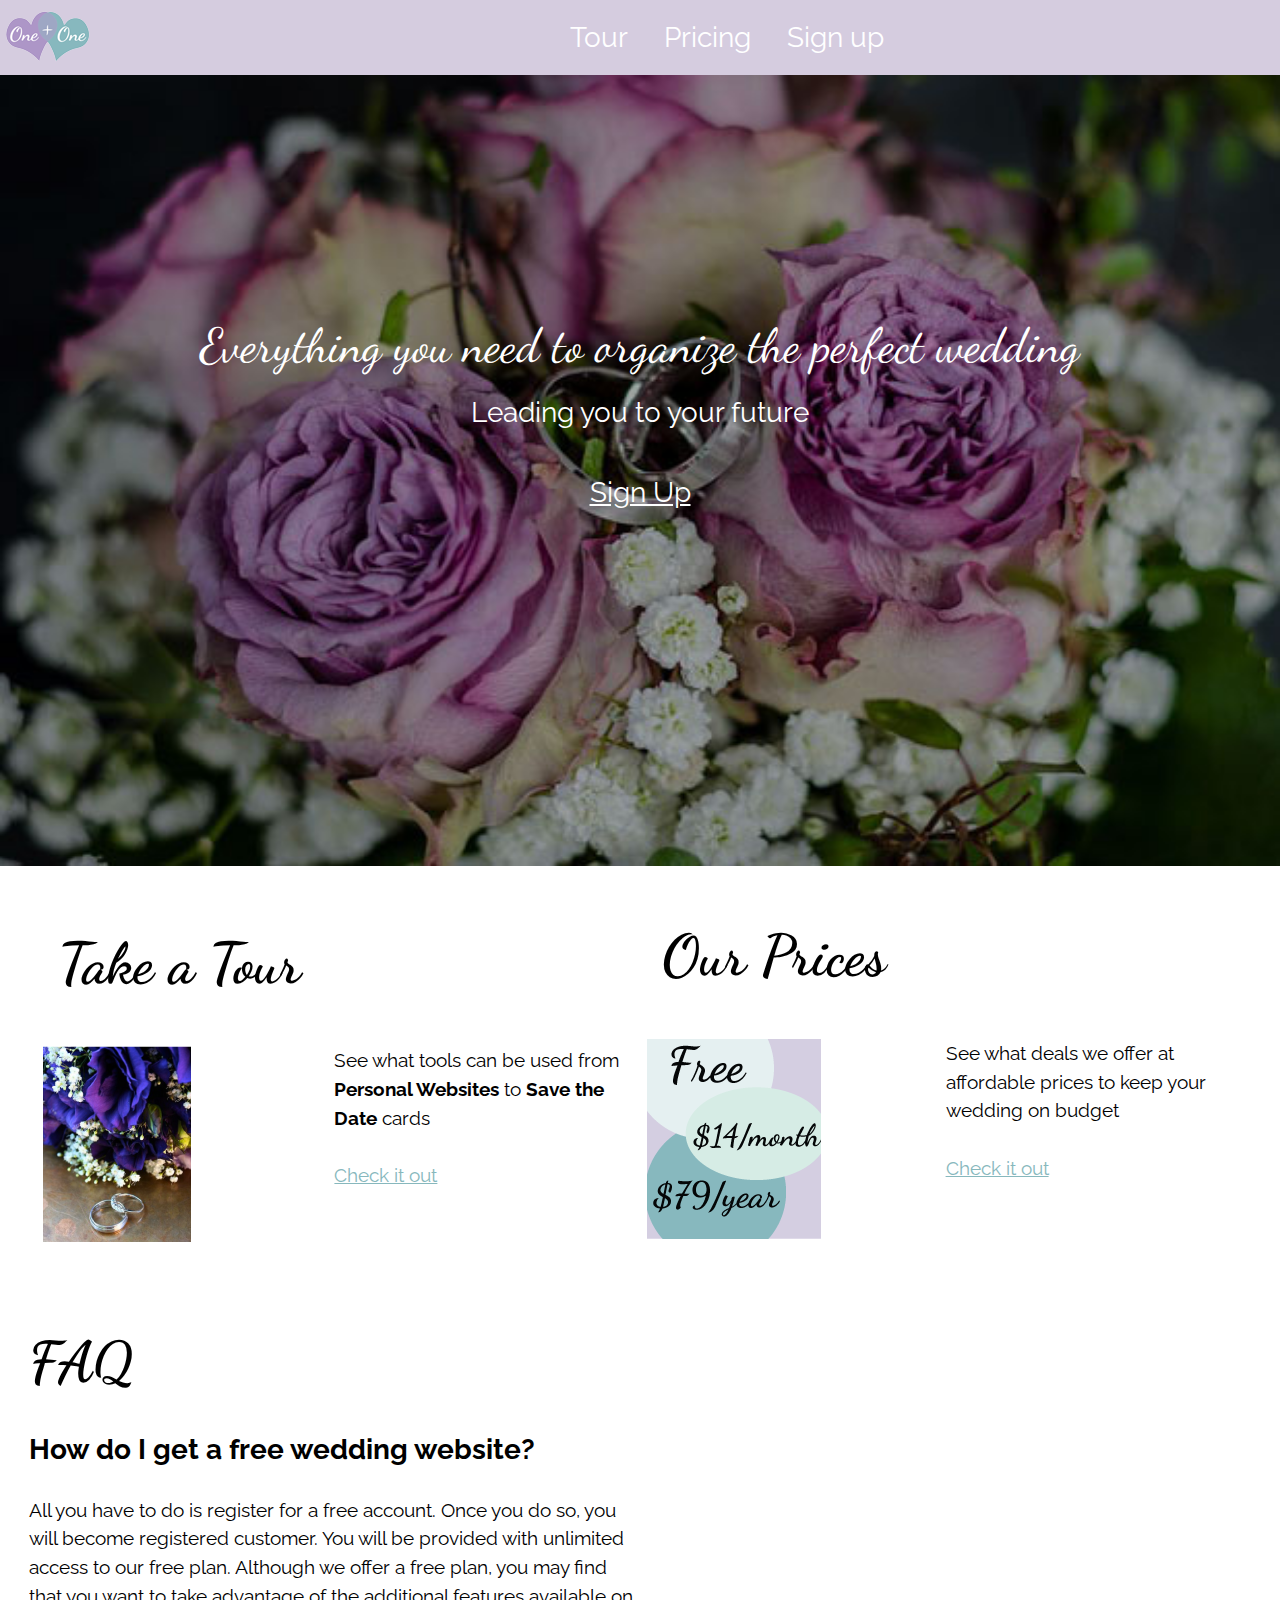
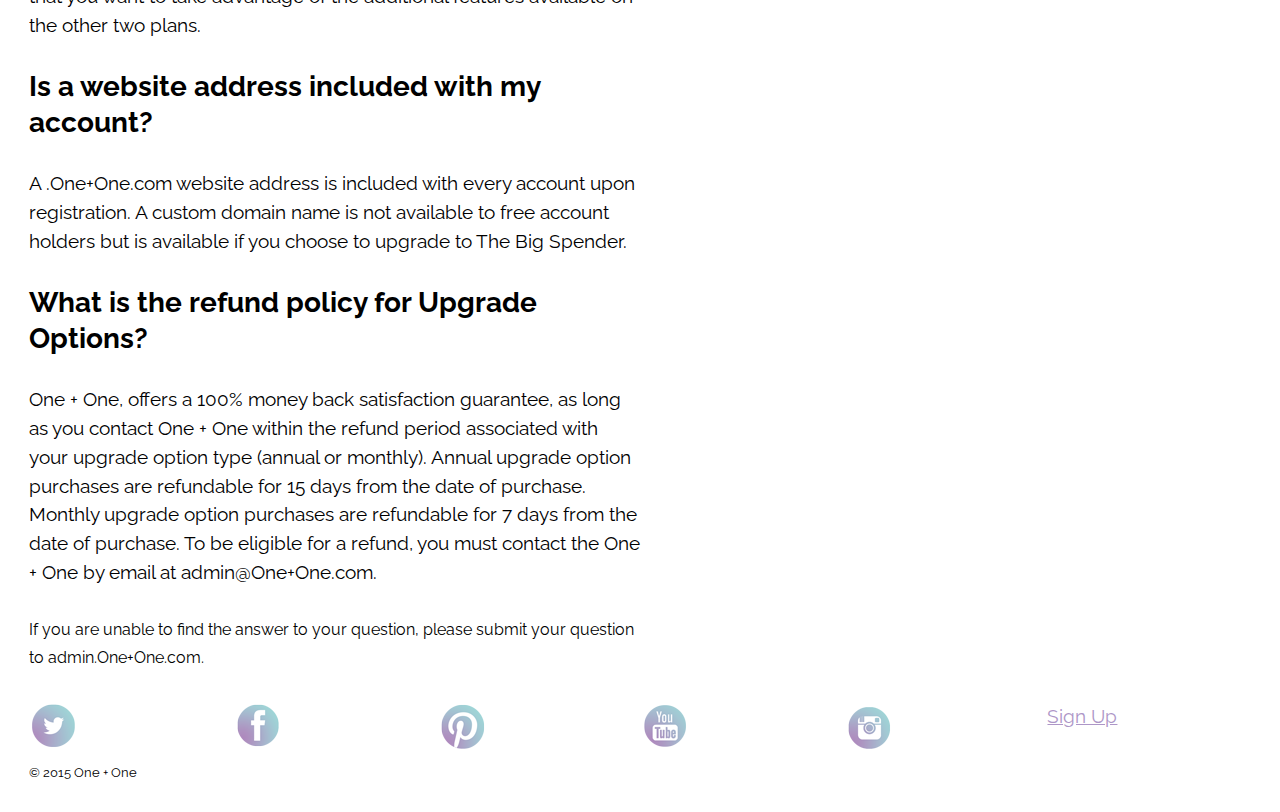
==== commit 48d2aca8: "sign up link bigger" ====
--- a/index.html
+++ b/index.html
@@ -49,7 +49,7 @@
 				<p class="sign island-1-2 giga banner-under">Leading you to your future
 				</p>
 			<div class="unit pad-t-1-2 banner-button">
-		<a class="sign white" href="signup.html">Sign Up</a>
+		<a class="sign giga white" href="signup.html">Sign Up</a>
 	</div>
 </div>
 		</figure>
@@ -90,7 +90,7 @@
 </div>
 
 <div class="grid unit xs-1 s-1 m-1 l-1">
-	<h2 class="fancy zetta island-1-2">FAQ</h2>
+	<h2 class="fancy zetta pad-t-2">FAQ</h2>
 	<div class="unit xs-1 s-1 m-1-2 l-1-2 sign">
 		<h4>How do I get a free wedding website?  </h4>
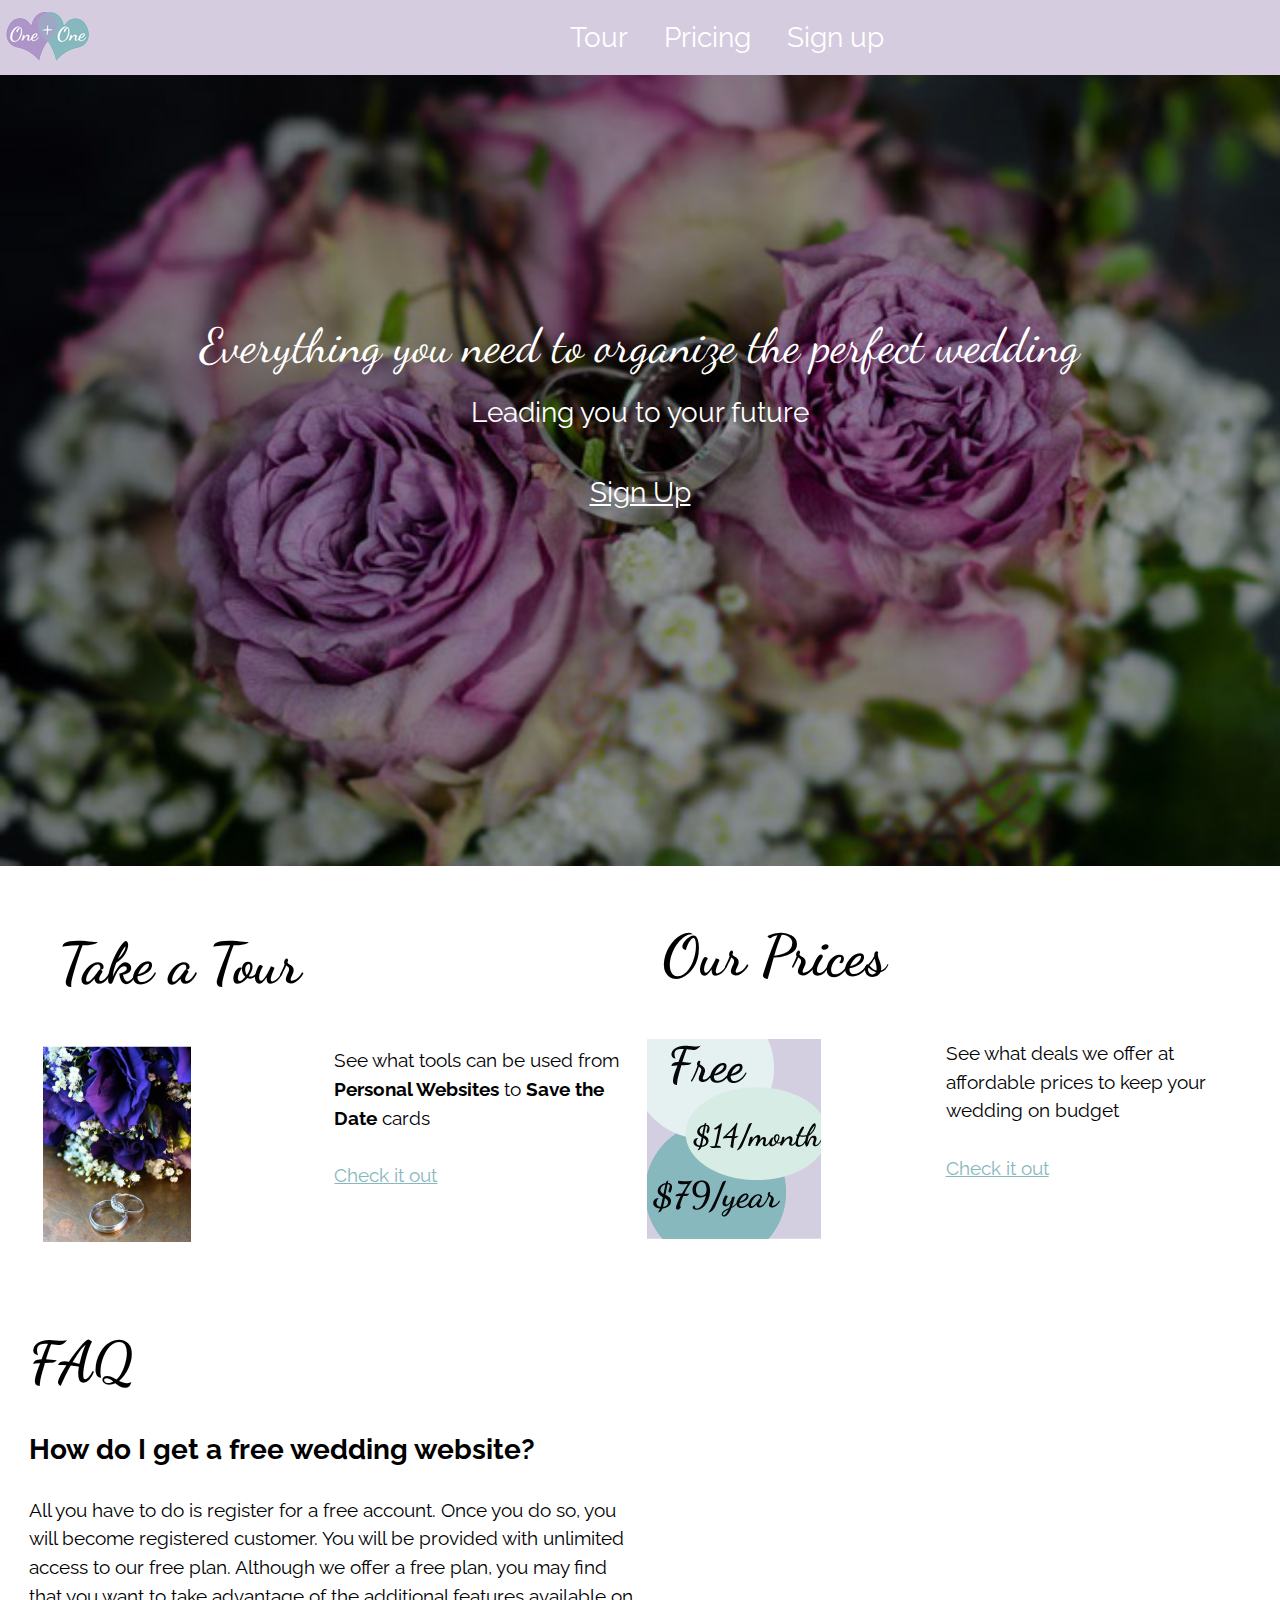
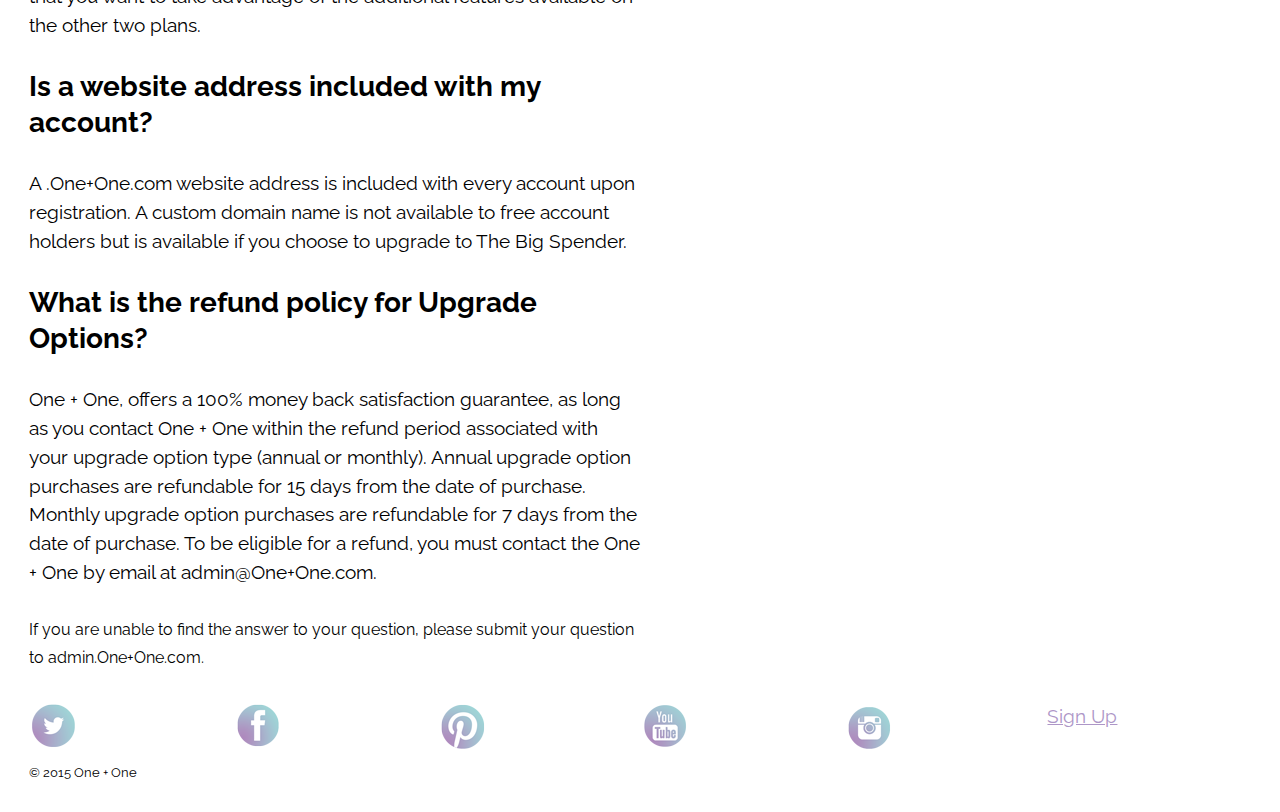
==== commit 5ec1f097: "compressed images" ====
--- a/index.html
+++ b/index.html
@@ -62,10 +62,10 @@
 			<div class="media img_flex">
 				<div class="media__body island-1-2">
 					<h2 class="fancy zetta island-1-2">Take a Tour</h2>
-					<div class="unit xs-1 s-1 m-1-2 l-1-2 media__img island-1">
+					<div class="unit xs-1 s-1 m-1 l-1-2 media__img island-1">
 					<img src="images/flowers.png" alt="">
 				</div>
-						<p class="unit xs-1 s-1 m-1-2 l-1-2 sign island-1">See what tools can be used from <b>Personal Websites</b> to <b>Save the Date</b> cards
+						<p class="unit xs-1 s-1 m-1 l-1-2 sign island-1">See what tools can be used from <b>Personal Websites</b> to <b>Save the Date</b> cards
 						</p>
 						<a class="green sign" href="tour.html">Check it out</a>
 				</div>
@@ -78,10 +78,10 @@
 		<div class="media">
 			<div class="media__body island-1-4">
 				<h2 class="fancy zetta island-1-2">Our Prices</h2>
-				<div class="unit xs-1 s-1 m-1-2 l-1-2 media__img island-1">
+				<div class="unit xs-1 s-1 m-1 l-1-2 media__img island-1">
 				<img src="images/prices.png" alt="">
 			</div>
-					<p class="unit xs-1 s-1 m-1-2 l-1-2 sign island-1">See what deals we offer at affordable prices to keep your wedding on budget
+					<p class="unit xs-1 s-1 m-1 l-1-2 sign island-1">See what deals we offer at affordable prices to keep your wedding on budget
 					</p>
 					<a class="green sign" href="pricing.html">Check it out</a>
 			</div>
--- a/css/main.css
+++ b/css/main.css
@@ -4,7 +4,7 @@
 
 .banner-text{
 	position:absolute;
-	top: 110px;
+	top: 85px;
 	left: 0;
 	width: 100%;
 	margin: 0 auto;
@@ -14,7 +14,7 @@
 
 .banner-under{
 	position:absolute;
-	top: 220px;
+	top: 180px;
 	left: 0;
 	width: 100%;
 	margin: 0 auto;
@@ -24,7 +24,7 @@
 
 .banner-button{
 	position:absolute;
-	top: 260px;
+	top: 230px;
 	left: 0;
 	width: 100%;
 	margin: 0 auto;
